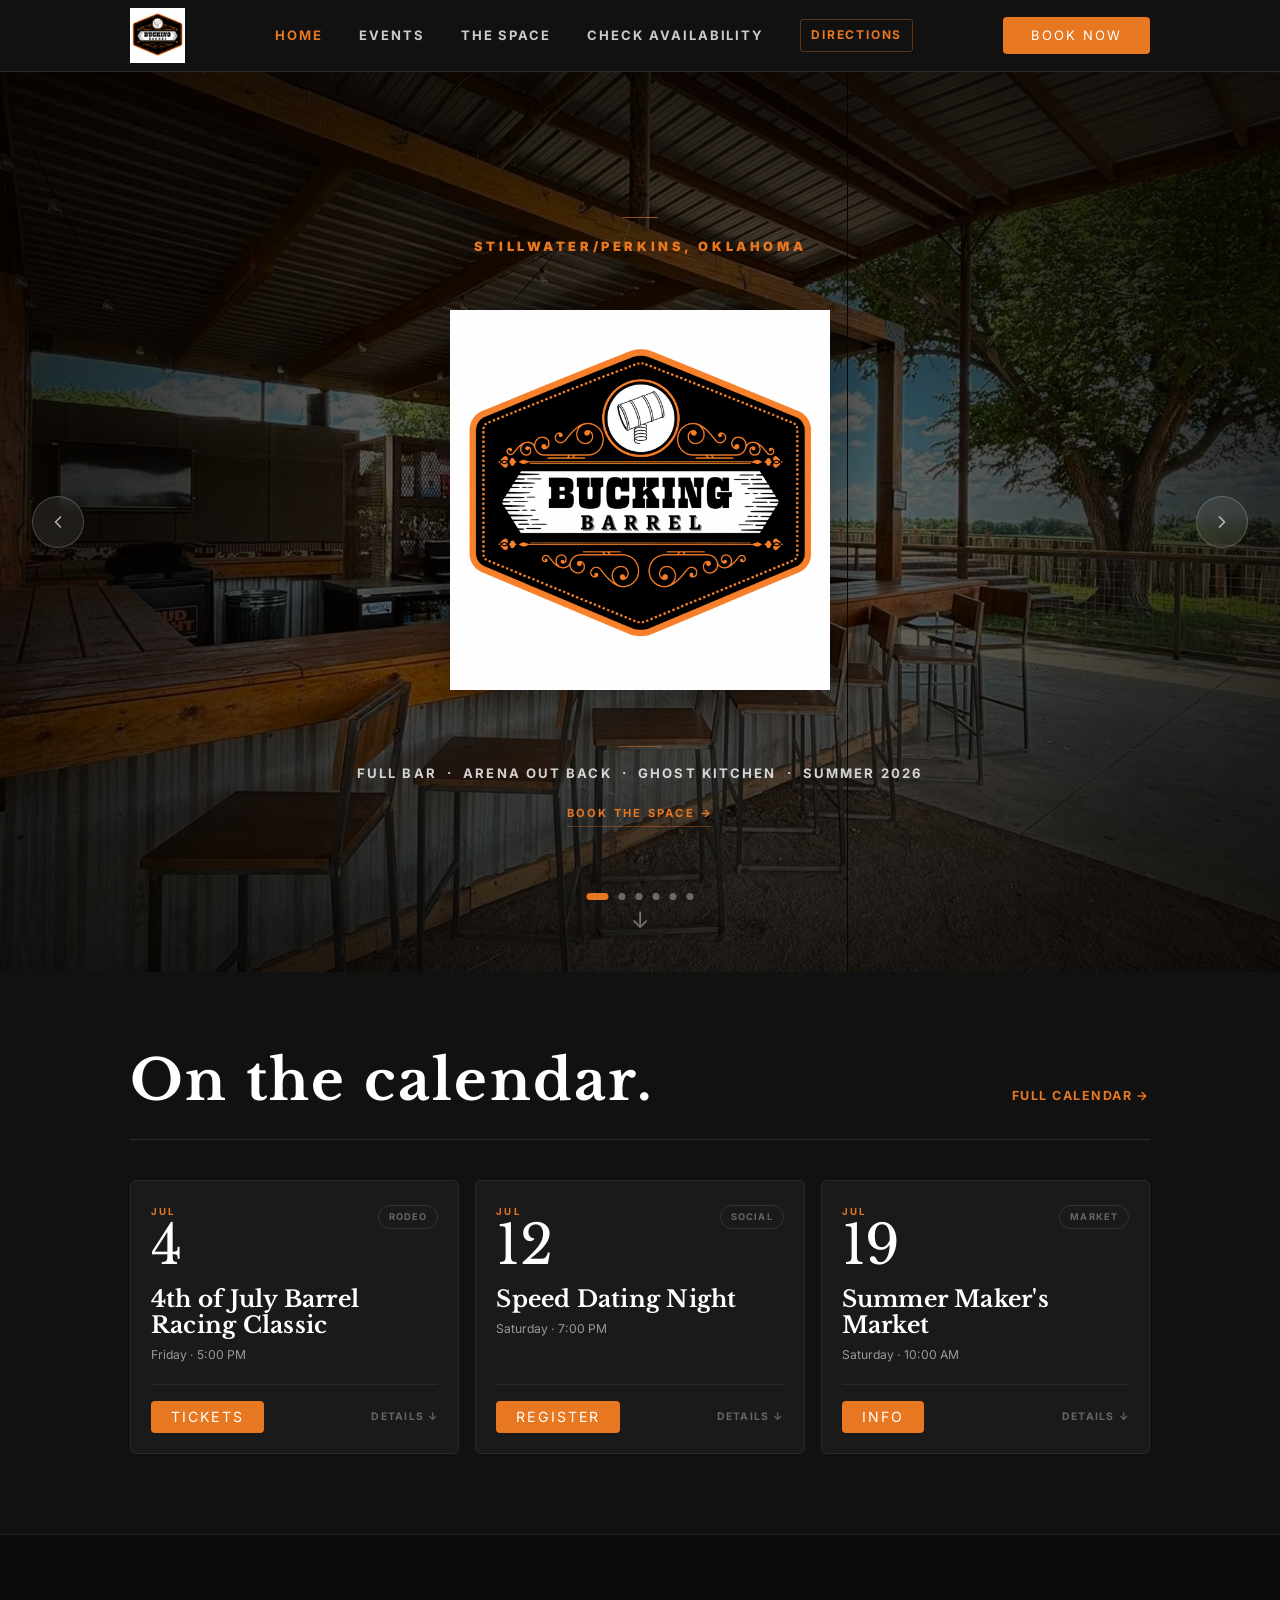
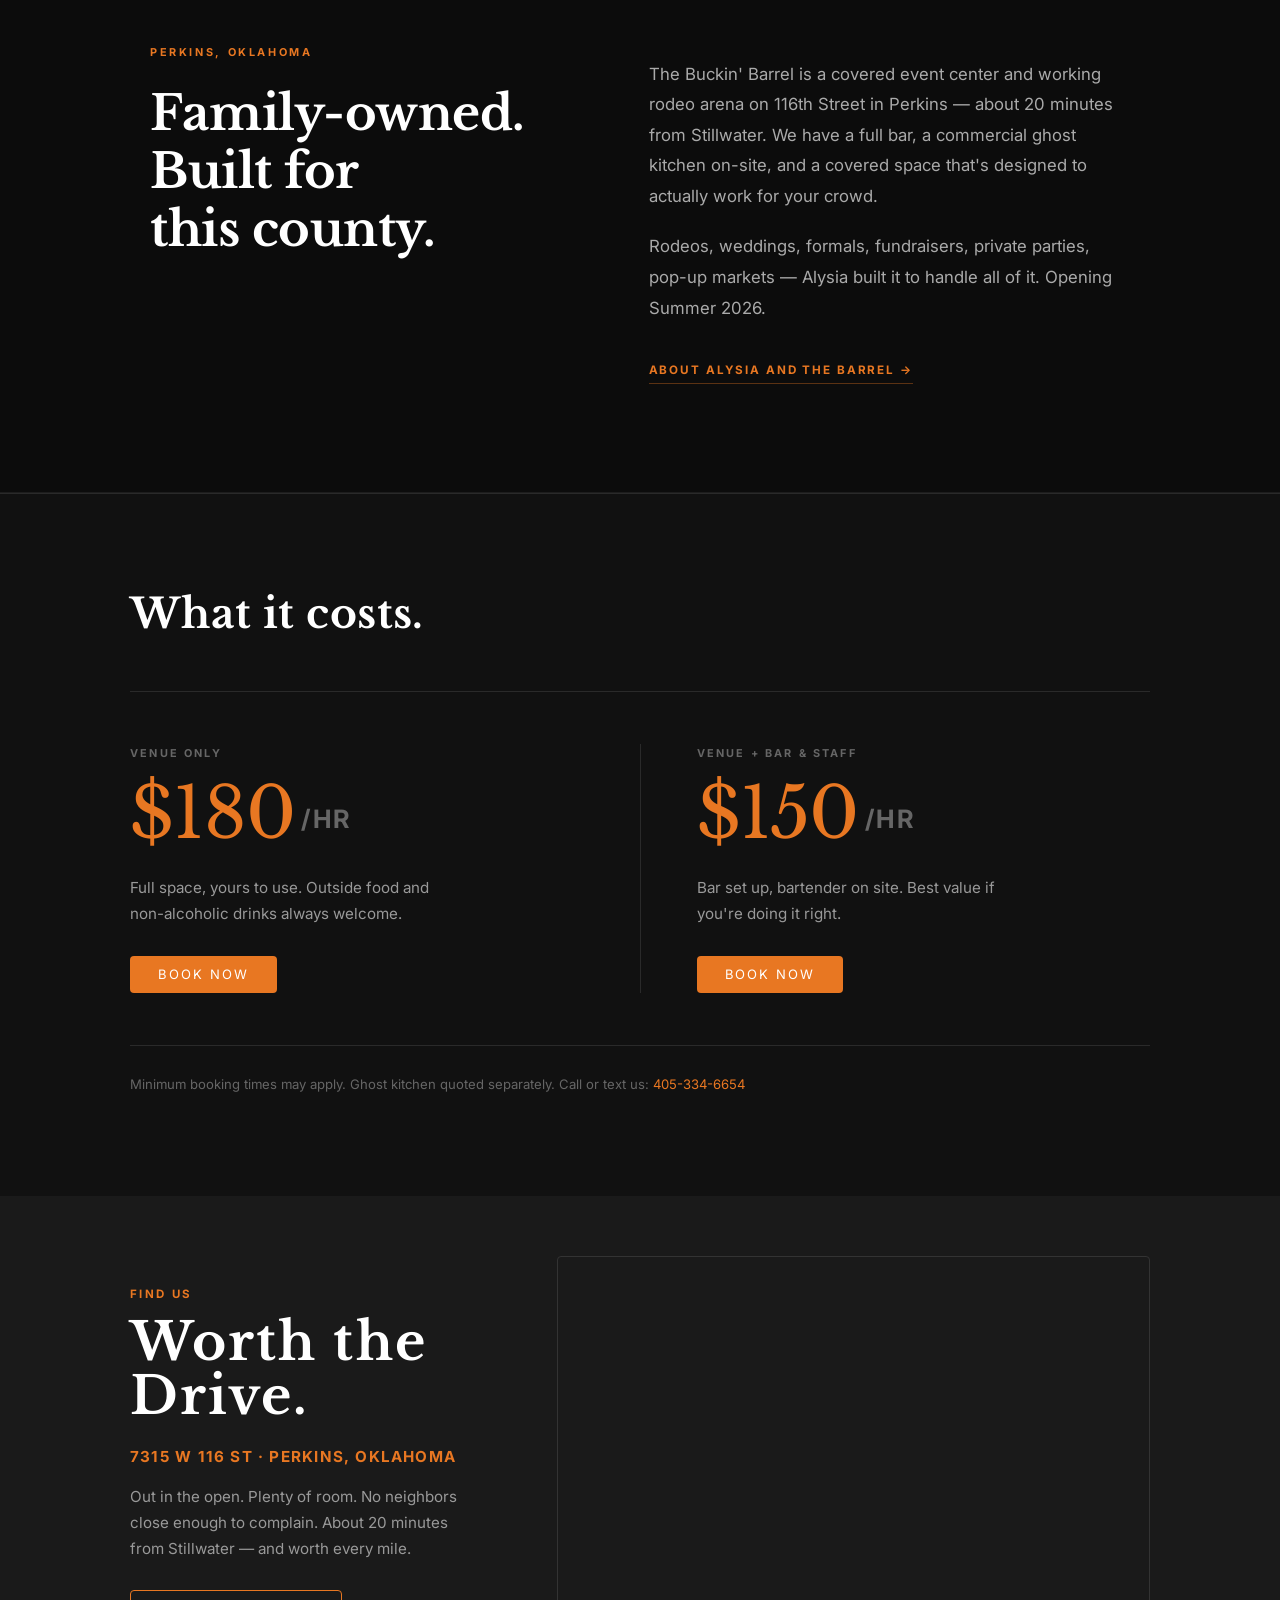
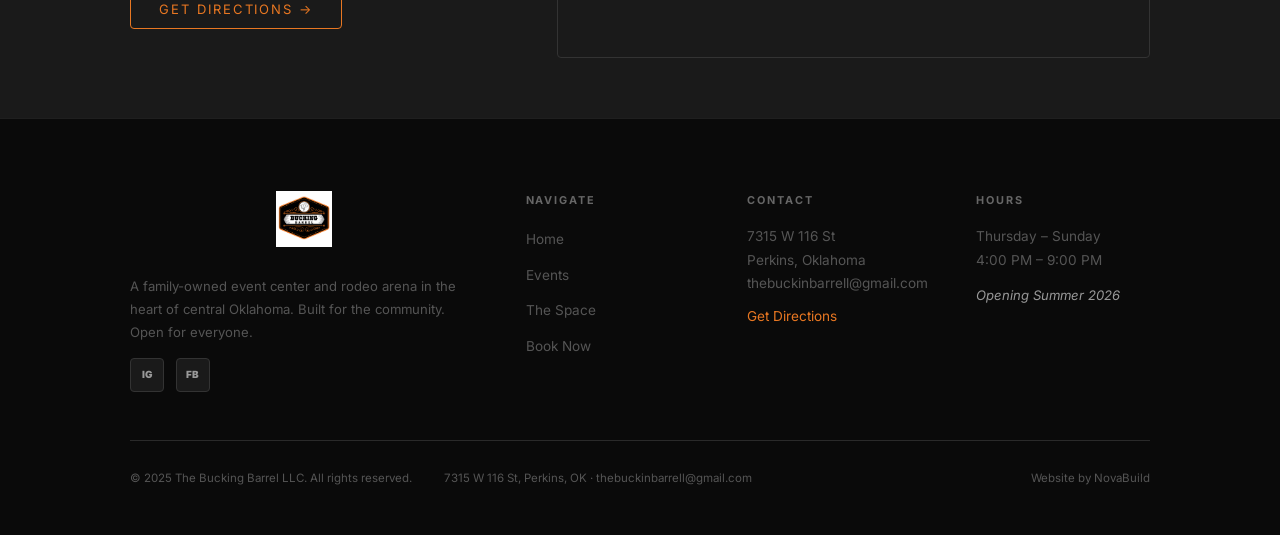
==== index.html @ 14c7a02e "initial commit" ====
<!DOCTYPE html>
<html lang="en">
<head>
  <meta charset="UTF-8" />
  <meta name="viewport" content="width=device-width, initial-scale=1.0" />
  <title>The Bucking Barrel | Event Center & Rodeo Arena — Perkins, OK</title>
  <meta name="description" content="The Bucking Barrel is a family-owned event center and rodeo arena in Perkins, Oklahoma. Weddings, rodeos, formals, banquets, ghost kitchen — all welcome." />
  <link rel="preconnect" href="https://fonts.googleapis.com" />
  <link rel="preconnect" href="https://fonts.gstatic.com" crossorigin />
  <link href="https://fonts.googleapis.com/css2?family=Inter:ital,wght@0,300;0,400;0,500;0,700;1,400&family=Libre+Baskerville:ital,wght@0,400;0,700;1,400&family=Playfair+Display:ital,wght@0,400;0,600;1,400&display=swap" rel="stylesheet" />
  <link rel="stylesheet" href="css/styles.css" />
  <link rel="stylesheet" href="https://cdn.jsdelivr.net/npm/@splidejs/splide@4.1.4/dist/css/splide.min.css" />
  <link rel="stylesheet" href="https://unpkg.com/aos@2.3.1/dist/aos.css" />
</head>
<body>

  <!-- ═══ NAVBAR ═══ -->
  <nav class="navbar" role="navigation" aria-label="Main navigation">
    <div class="nav-inner">
      <a href="index.html" class="nav-logo" aria-label="The Bucking Barrel Home">
        <img src="BuckingBarrelLogo.png" alt="The Bucking Barrel" />
      </a>
      <div class="nav-links">
        <a href="index.html" class="active">Home</a>
        <a href="events.html">Events</a>
        <a href="space.html">The Space</a>
        <a href="book.html">Check Availability</a>
        <a href="https://maps.google.com/?q=7315+W+116th+St+Perkins+OK" target="_blank" rel="noopener noreferrer" class="nav-map-link">Directions</a>
      </div>
      <a href="book.html" class="btn btn-orange nav-cta">Book Now</a>
      <button class="hamburger" aria-label="Open menu" aria-expanded="false">
        <span></span><span></span><span></span>
      </button>
    </div>
  </nav>
  <div class="mobile-nav">
    <a href="index.html">Home</a>
    <a href="events.html">Events</a>
    <a href="space.html">The Space</a>
    <a href="book.html">Check Availability</a>
    <a href="book.html" class="btn btn-orange">Book Now</a>
  </div>

  <!-- ═══ PHOTO CAROUSEL HERO ═══ -->
  <section class="video-hero hero-ed-wrap" id="hero" aria-label="Hero">
    <div class="hero-carousel-bg" aria-hidden="true">
      <div class="hero-carousel-slide active" style="background-image: url('Photos/venue-7.jpg')"></div>
      <div class="hero-carousel-slide" style="background-image: url('Photos/venue-3.jpg')"></div>
      <div class="hero-carousel-slide" style="background-image: url('Photos/venue-9.jpg')"></div>
      <div class="hero-carousel-slide" style="background-image: url('Photos/venue-6.jpg')"></div>
      <div class="hero-carousel-slide" style="background-image: url('Photos/venue-1.jpg')"></div>
      <div class="hero-carousel-slide" style="background-image: url('Photos/venue-8.jpg')"></div>
    </div>
    <div class="video-hero-overlay hero-ed-veil"></div>

    <div class="video-hero-content hero-ed-frame">
      <div class="hero-ed">

        <div class="hero-ed-cap">
          <span class="hero-ed-tick"></span>
          <p class="hero-ed-loc">Stillwater/Perkins, Oklahoma</p>
        </div>

        <div class="hero-ed-type">
          <img src="BuckingBarrelLogo.png" alt="The Bucking Barrel" class="hero-ed-logo" />
        </div>

        <div class="hero-ed-foot">
          <span class="hero-ed-rule"></span>
          <p class="hero-ed-meta">Full bar &nbsp;&middot;&nbsp; Arena out back &nbsp;&middot;&nbsp; Ghost kitchen &nbsp;&middot;&nbsp; Summer 2026</p>
          <a href="book.html" class="hero-ed-link">Book the space &rarr;</a>
        </div>

      </div>
    </div>

    <button class="hero-arrow hero-arrow-prev" aria-label="Previous photo">
      <svg viewBox="0 0 24 24"><polyline points="15 18 9 12 15 6"/></svg>
    </button>
    <button class="hero-arrow hero-arrow-next" aria-label="Next photo">
      <svg viewBox="0 0 24 24"><polyline points="9 18 15 12 9 6"/></svg>
    </button>

    <div class="hero-dots" role="tablist" aria-label="Slide indicators">
      <button class="hero-dot active" aria-label="Slide 1" aria-selected="true"></button>
      <button class="hero-dot" aria-label="Slide 2" aria-selected="false"></button>
      <button class="hero-dot" aria-label="Slide 3" aria-selected="false"></button>
      <button class="hero-dot" aria-label="Slide 4" aria-selected="false"></button>
      <button class="hero-dot" aria-label="Slide 5" aria-selected="false"></button>
      <button class="hero-dot" aria-label="Slide 6" aria-selected="false"></button>
    </div>

    <a class="hero-scroll" href="#upcoming" aria-label="Scroll down">&#8595;</a>
  </section>

  <!-- ═══ UPCOMING EVENTS ═══ -->
  <section class="section" id="upcoming" style="padding-top:80px; padding-bottom:80px;">
    <div class="container">

      <div class="section-header fade-up">
        <h2>On the calendar.</h2>
        <a href="events.html" class="section-header-link">Full calendar &#8594;</a>
      </div>

      <div class="event-grid event-grid-3">

        <div class="event-card" data-category="rodeo" data-aos="fade-up" data-aos-delay="0">
          <div class="event-card-top">
            <div class="event-card-date">
              <span class="event-card-month">JUL</span>
              <span class="event-card-day">4</span>
            </div>
            <span class="event-card-cat">Rodeo</span>
          </div>
          <div class="event-card-mid">
            <h3 class="event-card-name">4th of July Barrel Racing Classic</h3>
            <p class="event-card-time">Friday &middot; 5:00 PM</p>
          </div>
          <div class="event-card-foot">
            <a href="book.html" class="btn btn-sm btn-orange">Tickets</a>
            <button class="event-card-toggle" aria-expanded="false">Details <span class="event-card-toggle-icon">&#8595;</span></button>
          </div>
          <div class="event-card-expand">
            <p>Celebrate Independence Day Barrel-style. Live music, food, fireworks, and fast times on the dirt.</p>
          </div>
        </div>

        <div class="event-card" data-category="social" data-aos="fade-up" data-aos-delay="100">
          <div class="event-card-top">
            <div class="event-card-date">
              <span class="event-card-month">JUL</span>
              <span class="event-card-day">12</span>
            </div>
            <span class="event-card-cat">Social</span>
          </div>
          <div class="event-card-mid">
            <h3 class="event-card-name">Speed Dating Night</h3>
            <p class="event-card-time">Saturday &middot; 7:00 PM</p>
          </div>
          <div class="event-card-foot">
            <a href="book.html" class="btn btn-sm btn-orange">Register</a>
            <button class="event-card-toggle" aria-expanded="false">Details <span class="event-card-toggle-icon">&#8595;</span></button>
          </div>
          <div class="event-card-expand">
            <p>Monthly speed dating returns. Full bar, great crowd, zero pressure. Come see who shows up.</p>
          </div>
        </div>

        <div class="event-card" data-category="seasonal" data-aos="fade-up" data-aos-delay="200">
          <div class="event-card-top">
            <div class="event-card-date">
              <span class="event-card-month">JUL</span>
              <span class="event-card-day">19</span>
            </div>
            <span class="event-card-cat">Market</span>
          </div>
          <div class="event-card-mid">
            <h3 class="event-card-name">Summer Maker's Market</h3>
            <p class="event-card-time">Saturday &middot; 10:00 AM</p>
          </div>
          <div class="event-card-foot">
            <a href="book.html" class="btn btn-sm btn-orange">Info</a>
            <button class="event-card-toggle" aria-expanded="false">Details <span class="event-card-toggle-icon">&#8595;</span></button>
          </div>
          <div class="event-card-expand">
            <p>Local vendors, handmade goods, food pop-ups, and live music. A summer Saturday done right.</p>
          </div>
        </div>

      </div>
    </div>
  </section>

  <!-- ═══ ORIGIN ═══ -->
  <section class="origin-section">
    <div class="origin-inner">
      <div class="origin-display" data-aos="fade-up">
        <span class="origin-eyebrow">Perkins, Oklahoma</span>
        <h2 class="origin-headline">Family-owned.<br>Built for<br>this county.</h2>
      </div>
      <div class="origin-body" data-aos="fade-up" data-aos-delay="150">
        <p>The Buckin' Barrel is a covered event center and working rodeo arena on 116th Street in Perkins — about 20 minutes from Stillwater. We have a full bar, a commercial ghost kitchen on-site, and a covered space that's designed to actually work for your crowd.</p>
        <p>Rodeos, weddings, formals, fundraisers, private parties, pop-up markets — Alysia built it to handle all of it. Opening Summer 2026.</p>
        <a href="about.html" class="origin-link">About Alysia and the Barrel &rarr;</a>
      </div>
    </div>
  </section>

  <!-- ═══ RATES ═══ -->
  <section class="rates-section" id="rates">
    <div class="container">
      <h2 class="rates-title" data-aos="fade-up">What it costs.</h2>
      <div class="rates-split">
        <div class="rate-block" data-aos="fade-up" data-aos-delay="100">
          <span class="rate-label">Venue Only</span>
          <span class="rate-number">$180<span class="rate-unit">/hr</span></span>
          <p class="rate-detail">Full space, yours to use. Outside food and non-alcoholic drinks always welcome.</p>
          <a href="book.html" class="btn btn-orange">Book Now</a>
        </div>
        <div class="rate-divider"></div>
        <div class="rate-block" data-aos="fade-up" data-aos-delay="220">
          <span class="rate-label">Venue + Bar &amp; Staff</span>
          <span class="rate-number">$150<span class="rate-unit">/hr</span></span>
          <p class="rate-detail">Bar set up, bartender on site. Best value if you're doing it right.</p>
          <a href="book.html" class="btn btn-orange">Book Now</a>
        </div>
      </div>
      <p class="rates-note">Minimum booking times may apply. Ghost kitchen quoted separately. Call or text us: <a href="tel:+14053346654" style="color:var(--orange);">405-334-6654</a></p>
    </div>
  </section>

  <!-- ═══ FIND US / GOOGLE MAPS ═══ -->
  <section class="section maps-section" id="location">
    <div class="maps-inner">
      <div class="maps-text" data-aos="fade-right">
        <span class="section-eyebrow">Find Us</span>
        <h2 class="maps-title">Worth the Drive.</h2>
        <p class="maps-address-line">7315 W 116 St &middot; Perkins, Oklahoma</p>
        <p class="maps-note">Out in the open. Plenty of room. No neighbors close enough to complain. About 20 minutes from Stillwater — and worth every mile.</p>
        <a href="https://maps.google.com/?q=7315+W+116th+St+Perkins+OK" target="_blank" rel="noopener noreferrer" class="btn btn-outline-orange">Get Directions &rarr;</a>
      </div>
      <div class="maps-embed-wrap" data-aos="fade-left" data-aos-delay="100">
        <iframe
          src="https://maps.google.com/maps?q=7315+W+116th+St+Perkins+OK&output=embed"
          title="The Bucking Barrel location"
          allowfullscreen
          loading="lazy"
          referrerpolicy="no-referrer-when-downgrade">
        </iframe>
      </div>
    </div>
  </section>

  <!-- ═══ FOOTER ═══ -->
  <footer class="footer">
    <div class="container">
      <div class="footer-grid">
        <div class="footer-brand">
          <img src="BuckingBarrelLogo.png" alt="The Bucking Barrel" class="footer-logo" />
          <p>A family-owned event center and rodeo arena in the heart of central Oklahoma. Built for the community. Open for everyone.</p>
          <div class="footer-social">
            <a href="https://instagram.com/thebuckinbarrell" target="_blank" rel="noopener noreferrer" class="social-link" aria-label="Instagram">IG</a>
            <a href="https://facebook.com" target="_blank" rel="noopener noreferrer" class="social-link" aria-label="Facebook">FB</a>
          </div>
        </div>
        <div class="footer-col">
          <h5>Navigate</h5>
          <ul>
            <li><a href="index.html">Home</a></li>
            <li><a href="events.html">Events</a></li>
            <li><a href="space.html">The Space</a></li>
            <li><a href="book.html">Book Now</a></li>
          </ul>
        </div>
        <div class="footer-col">
          <h5>Contact</h5>
          <address>
            <p>7315 W 116 St<br>Perkins, Oklahoma</p>
            <p><a href="mailto:thebuckinbarrell@gmail.com">thebuckinbarrell@gmail.com</a></p>
            <p style="margin-top:10px;"><a href="https://maps.google.com/?q=7315+W+116th+St+Perkins+OK" target="_blank" rel="noopener noreferrer" style="color:var(--orange);">Get Directions</a></p>
          </address>
        </div>
        <div class="footer-col">
          <h5>Hours</h5>
          <p>Thursday &ndash; Sunday<br>4:00 PM &ndash; 9:00 PM</p>
          <p style="color:var(--text-muted); font-size:0.82rem; font-style:italic; margin-top:12px;">Opening Summer 2026</p>
        </div>
      </div>
      <div class="footer-bottom">
        <span class="footer-btm-copy">&copy; 2025 The Bucking Barrel LLC. All rights reserved.</span>
        <span class="footer-btm-addr">7315 W 116 St, Perkins, OK &middot; <a href="mailto:thebuckinbarrell@gmail.com">thebuckinbarrell@gmail.com</a></span>
        <span class="footer-btm-credit">Website by <a href="https://novabuildweb.com" target="_blank" rel="noopener noreferrer">NovaBuild</a></span>
      </div>
    </div>
  </footer>

  <!-- ═══ STICKY MOBILE CTA BAR ═══ -->
  <div class="mobile-cta-bar" aria-label="Quick contact">
    <div class="mobile-cta-bar-inner">
      <a href="tel:+14053346654" class="mcta-btn mcta-call">Call</a>
      <a href="sms:+14053346654?body=Hi%2C%20I%27m%20interested%20in%20booking%20The%20Buckin%27%20Barrel%20for%20an%20event.%20Can%20you%20help%20me%20with%20availability%3F" class="mcta-btn mcta-text">Text Us</a>
    </div>
  </div>

  <script src="https://unpkg.com/aos@2.3.1/dist/aos.js"></script>
  <script src="js/main.js"></script>
  <script>

    // Hero photo carousel
    (function () {
      const slides = document.querySelectorAll('.hero-carousel-slide');
      const dots   = document.querySelectorAll('.hero-dot');
      if (!slides.length) return;
      let current = 0;

      function goTo(n) {
        slides[current].classList.remove('active');
        dots[current].classList.remove('active');
        dots[current].setAttribute('aria-selected', 'false');
        current = n % slides.length;
        const next = slides[current];
        next.style.animation = 'none';
        next.offsetHeight; // force reflow to restart Ken Burns
        next.style.animation = '';
        next.classList.add('active');
        dots[current].classList.add('active');
        dots[current].setAttribute('aria-selected', 'true');
      }

      let timer = setInterval(function () { goTo(current + 1); }, 6000);

      function resetTimer(n) {
        clearInterval(timer);
        goTo(n);
        timer = setInterval(function () { goTo(current + 1); }, 6000);
      }

      dots.forEach(function (dot, i) {
        dot.addEventListener('click', function () { resetTimer(i); });
      });

      var prevBtn = document.querySelector('.hero-arrow-prev');
      var nextBtn = document.querySelector('.hero-arrow-next');
      if (prevBtn) prevBtn.addEventListener('click', function () { resetTimer((current - 1 + slides.length) % slides.length); });
      if (nextBtn) nextBtn.addEventListener('click', function () { resetTimer(current + 1); });
    })();

    // AOS
    AOS.init({ duration: 650, easing: 'ease-out-quart', once: true, offset: 80 });
  </script>
</body>
</html>
---- css/styles.css ----
/* ═══════════════════════════════════════════════════════
   THE BUCKING BARREL — Styles
   Inspired by cooksgarage.com design language
   ═══════════════════════════════════════════════════════ */
@import url('https://fonts.googleapis.com/css2?family=Inter:ital,wght@0,300;0,400;0,500;0,700;1,400&family=Libre+Baskerville:ital,wght@0,400;0,700;1,400&family=Playfair+Display:ital,wght@0,400;0,600;1,400&display=swap');

/* ── Variables ── */
:root {
  --bg:          #111111;
  --bg-alt:      #1a1a1a;
  --bg-foot:     #0a0a0a;
  --orange:      #E87722;
  --orange-dim:  #c4611a;
  --text:        #EEEEEE;
  --text-mid:    #CCCCCC;
  --text-muted:  #999999;
  --text-dim:    #666666;
  --border:      #2a2a2a;
  --border-mid:  #333333;
  --radius:      4px;
  --ease:        0.2s ease;
}

/* ── Reset ── */
*, *::before, *::after { box-sizing: border-box; margin: 0; padding: 0; }
html { scroll-behavior: smooth; }
body {
  font-family: 'Inter', sans-serif;
  background: var(--bg);
  color: var(--text);
  line-height: 1.72;
  -webkit-font-smoothing: antialiased;
  -moz-osx-font-smoothing: grayscale;
  margin: 0;
  padding-top: 72px;
  overflow-x: hidden;
}
img { max-width: 100%; display: block; }
a { text-decoration: none; color: inherit; }
ul { list-style: none; }

/* ── Container ── */
.container {
  width: 100%;
  max-width: 1100px;
  margin: 0 auto;
  padding: 0 40px;
  box-sizing: border-box;
}

/* ── Placeholder Images ── */
.img-ph {
  background: linear-gradient(135deg, #2a1a0a 0%, #1a1a1a 100%);
  border: 1px solid var(--border-mid);
  display: flex;
  align-items: center;
  justify-content: center;
  overflow: hidden;
}
.img-ph span {
  font-family: 'Inter', sans-serif;
  font-style: italic;
  font-size: 0.82rem;
  color: #555;
  letter-spacing: 0.06em;
}

/* ══════════════════════════════════
   BUTTONS
══════════════════════════════════ */
.btn {
  display: inline-block;
  font-family: 'Inter', sans-serif;
  font-size: 0.8125rem;
  letter-spacing: 0.15em;
  padding: 12px 28px;
  border-radius: var(--radius);
  transition: all 0.28s cubic-bezier(0.16,1,0.3,1);
  cursor: pointer;
  border: none;
  line-height: 1;
  white-space: nowrap;
  text-transform: uppercase;
}
.btn-orange {
  background: var(--orange);
  color: #FFFFFF;
}
.btn-orange:hover {
  background: #f08c3a;
  transform: scale(1.03);
}
.btn-outline-orange {
  background: transparent;
  color: var(--orange);
  border: 1.5px solid var(--orange);
}
.btn-outline-orange:hover {
  background: var(--orange);
  color: #FFFFFF;
  transform: scale(1.03);
}
.btn-ghost {
  background: transparent;
  color: var(--text-muted);
  border: 1px solid var(--border-mid);
}
.btn-ghost:hover {
  border-color: var(--orange);
  color: var(--orange);
  transform: scale(1.03);
}
.btn-sm { padding: 9px 20px; font-size: 0.88rem; }
.btn-lg { padding: 16px 40px; font-size: 1.15rem; }

/* ══════════════════════════════════
   NAVBAR
══════════════════════════════════ */
.navbar {
  position: fixed;
  top: 0; left: 0; right: 0;
  z-index: 900;
  background: var(--bg);
  border-bottom: 1px solid var(--border);
  height: 72px;
  transition: box-shadow var(--ease);
}
.navbar.scrolled {
  box-shadow: 0 2px 20px rgba(0,0,0,0.6);
}
.nav-inner {
  display: grid;
  grid-template-columns: auto 1fr auto;
  align-items: center;
  height: 100%;
  max-width: 1100px;
  margin: 0 auto;
  padding: 0 40px;
  gap: 24px;
}
.nav-logo img { height: 55px; width: auto; display: block; }
.nav-links {
  display: flex;
  align-items: center;
  justify-content: center;
  gap: 36px;
}
.nav-links a {
  font-family: 'Inter', sans-serif;
  font-size: 0.8125rem;
  font-weight: 700;
  letter-spacing: 0.15em;
  text-transform: uppercase;
  color: #CCCCCC;
  transition: color var(--ease);
}
.nav-links a:hover,
.nav-links a.active { color: var(--orange); }

.nav-right {
  display: flex;
  align-items: center;
  gap: 18px;
  justify-content: flex-end;
}
.nav-social {
  display: flex;
  align-items: center;
  gap: 12px;
}
.nav-social a {
  font-family: 'Inter', sans-serif;
  font-size: 0.68rem;
  font-weight: 900;
  letter-spacing: 0.06em;
  color: var(--text-muted);
  transition: color var(--ease);
}
.nav-social a:hover { color: var(--orange); }

.hamburger {
  display: none;
  flex-direction: column;
  gap: 5px;
  background: none;
  border: none;
  cursor: pointer;
  padding: 4px;
}
.hamburger span {
  display: block;
  width: 24px;
  height: 2px;
  background: var(--text-mid);
  border-radius: 1px;
  transition: all 0.25s ease;
}
.hamburger.open span:nth-child(1) { transform: translateY(7px) rotate(45deg); }
.hamburger.open span:nth-child(2) { opacity: 0; }
.hamburger.open span:nth-child(3) { transform: translateY(-7px) rotate(-45deg); }

.mobile-nav {
  display: none;
  position: fixed;
  top: 72px; left: 0; right: 0;
  background: var(--bg-alt);
  border-bottom: 1px solid var(--border);
  z-index: 899;
  flex-direction: column;
}
.mobile-nav.open { display: flex; }
.mobile-nav a {
  display: block;
  padding: 16px 40px;
  font-family: 'Inter', sans-serif;
  font-size: 0.82rem;
  font-weight: 700;
  letter-spacing: 1.5px;
  text-transform: uppercase;
  color: #CCCCCC;
  border-bottom: 1px solid var(--border);
  transition: color var(--ease), background var(--ease);
}
.mobile-nav a:hover { color: var(--orange); background: #222; }
.mobile-nav a:last-child { border-bottom: none; }
.mobile-nav .btn { margin: 16px 40px 20px; text-align: center; display: block; }

/* ══════════════════════════════════
   PAGE HEROES (inner pages)
══════════════════════════════════ */
.page-hero {
  width: 100%;
  background: var(--bg);
  border-bottom: 1px solid var(--border);
  padding: 100px 0 72px;
  text-align: center;
}
.page-hero .eyebrow {
  font-family: 'Inter', sans-serif;
  font-size: 0.72rem;
  font-weight: 700;
  letter-spacing: 0.2em;
  text-transform: uppercase;
  color: var(--orange);
  margin-bottom: 20px;
  display: block;
}
.page-hero h1 {
  font-family: 'Libre Baskerville', serif;
  font-size: clamp(52px, 9vw, 80px);
  color: #FFFFFF;
  letter-spacing: 0.03em;
  line-height: 1;
  margin-bottom: 16px;
}
.page-hero p {
  font-family: 'Inter', sans-serif;
  font-size: 1rem;
  color: var(--text-muted);
  letter-spacing: 0.05em;
  max-width: 480px;
  margin: 0 auto;
}

/* ══════════════════════════════════
   HERO CAROUSEL
══════════════════════════════════ */
.carousel {
  position: relative;
  width: 100vw;
  height: 100vh;
  overflow: hidden;
}
.carousel-slide {
  position: absolute;
  inset: 0;
  width: 100%;
  height: 100%;
  opacity: 0;
  transition: opacity 1.4s ease;
  z-index: 1;
}
.carousel-slide.active { opacity: 1; z-index: 2; }

.slide-bg { position: absolute; inset: 0; width: 100%; height: 100%; background-size: cover; background-position: center; }
.slide-bg-1 {
  background-image: url('../Photos/venue-7.jpg');
  background-size: cover;
  background-position: center;
}
.slide-bg-2 {
  background-image: url('../Photos/venue-9.jpg');
  background-size: cover;
  background-position: center top;
}
.slide-bg-3 {
  background-image: url('../Photos/venue-3.jpg');
  background-size: cover;
  background-position: center;
}

.carousel-overlay {
  position: absolute;
  inset: 0;
  background: rgba(0, 0, 0, 0.50);
  z-index: 1;
}
.carousel-content {
  position: absolute;
  inset: 0;
  z-index: 3;
  display: flex;
  flex-direction: column;
  align-items: center;
  justify-content: center;
  text-align: center;
  padding: 40px 40px 100px;
  gap: 0;
}
.carousel-logo {
  width: 220px;
  max-width: 55vw;
  height: auto;
  margin-bottom: 24px;
  filter: drop-shadow(0 2px 16px rgba(0,0,0,0.6));
}
.carousel-tagline {
  font-family: 'Libre Baskerville', serif;
  font-size: clamp(40px, 6vw, 76px);
  color: #FFFFFF;
  letter-spacing: 0.04em;
  line-height: 1.05;
  margin-bottom: 14px;
  max-width: 820px;
  text-shadow: 0 2px 12px rgba(0,0,0,0.5);
}
.carousel-subhead {
  font-family: 'Inter', sans-serif;
  font-size: 1rem;
  color: #AAAAAA;
  letter-spacing: 0.1em;
  text-transform: uppercase;
  margin-bottom: 36px;
}
.carousel-actions {
  display: flex;
  gap: 16px;
  flex-wrap: wrap;
  justify-content: center;
  align-items: center;
}

.carousel-dots {
  position: absolute;
  bottom: 32px;
  left: 50%;
  transform: translateX(-50%);
  z-index: 10;
  display: flex;
  gap: 10px;
  align-items: center;
}
.carousel-dot {
  width: 8px; height: 8px;
  border-radius: 50%;
  background: #444;
  border: none;
  cursor: pointer;
  padding: 0;
  transition: background 0.3s ease, transform 0.3s ease;
}
.carousel-dot.active { background: var(--orange); transform: scale(1.4); }

.carousel-arrow {
  position: absolute;
  top: 50%;
  transform: translateY(-50%);
  z-index: 10;
  background: transparent;
  border: none;
  color: #666;
  width: 52px; height: 52px;
  display: flex; align-items: center; justify-content: center;
  cursor: pointer;
  transition: color var(--ease);
}
.carousel-arrow:hover { color: var(--orange); }
.carousel-prev { left: 20px; }
.carousel-next { right: 20px; }
.carousel-arrow svg { width: 24px; height: 24px; stroke: currentColor; fill: none; stroke-width: 2; stroke-linecap: round; stroke-linejoin: round; }

/* ══════════════════════════════════
   SECTION WRAPPER PATTERN
══════════════════════════════════ */
.section { width: 100%; padding: 60px 0; box-sizing: border-box; }
.section-alt { background: var(--bg-alt); }
.section-dark { background: var(--bg); }

.section-eyebrow {
  font-family: 'Inter', sans-serif;
  font-size: 0.72rem;
  font-weight: 700;
  letter-spacing: 0.2em;
  text-transform: uppercase;
  color: var(--orange);
  display: block;
  margin-bottom: 14px;
}
.section-title {
  font-family: 'Libre Baskerville', serif;
  font-size: clamp(36px, 5vw, 52px);
  color: #FFFFFF;
  letter-spacing: 0.04em;
  line-height: 1;
  margin-bottom: 0;
}
.section-title-center { text-align: center; }
.section-title-orange { color: var(--orange); }

/* Left-border accent heading */
.heading-accent {
  border-left: 3px solid var(--orange);
  padding-left: 16px;
}

/* ══════════════════════════════════
   UPCOMING EVENTS (horizontal rows)
══════════════════════════════════ */
.events-list { width: 100%; }
.events-list .top-border { border-top: 1px solid var(--border); }

.event-row {
  display: flex;
  align-items: center;
  padding: 20px 0;
  border-bottom: 1px solid var(--border);
  transition: background var(--ease);
  cursor: pointer;
  gap: 0;
}
.event-row:hover { background: #1c1c1c; margin: 0 -24px; padding-left: 24px; padding-right: 24px; }

.event-date-block {
  width: 70px;
  flex-shrink: 0;
  text-align: center;
  margin-right: 36px;
}
.event-month {
  display: block;
  font-family: 'Libre Baskerville', serif;
  font-size: 14px;
  color: var(--orange);
  letter-spacing: 0.1em;
  line-height: 1.2;
}
.event-day {
  display: block;
  font-family: 'Libre Baskerville', serif;
  font-size: 52px;
  color: #FFFFFF;
  line-height: 1.0;
}
.event-name {
  font-family: 'Libre Baskerville', serif;
  font-size: 34px;
  color: #FFFFFF;
  flex: 1;
  letter-spacing: 0.03em;
  line-height: 1;
}
.event-time {
  font-family: 'Inter', sans-serif;
  font-size: 14px;
  color: var(--text-muted);
  margin: 0 36px;
  white-space: nowrap;
  flex-shrink: 0;
}
.event-tag-pill {
  display: inline-block;
  font-family: 'Inter', sans-serif;
  font-size: 0.68rem;
  font-weight: 700;
  letter-spacing: 0.1em;
  text-transform: uppercase;
  color: var(--orange);
  border: 1px solid var(--orange);
  padding: 3px 10px;
  border-radius: 100px;
  margin-right: 16px;
  flex-shrink: 0;
}

.events-view-all {
  display: block;
  text-align: center;
  margin-top: 40px;
  font-family: 'Libre Baskerville', serif;
  font-size: 1.1rem;
  color: var(--orange);
  letter-spacing: 0.1em;
  transition: all var(--ease);
}
.events-view-all:hover { text-decoration: underline; text-underline-offset: 4px; }

/* ── Filter bar ── */
.filter-bar {
  display: flex;
  gap: 10px;
  flex-wrap: wrap;
  margin-bottom: 48px;
  padding-bottom: 32px;
  border-bottom: 1px solid var(--border);
}
.filter-btn {
  font-family: 'Inter', sans-serif;
  font-size: 0.78rem;
  font-weight: 700;
  letter-spacing: 0.08em;
  text-transform: uppercase;
  background: var(--border-mid);
  color: var(--text-muted);
  border: none;
  padding: 9px 22px;
  border-radius: 100px;
  cursor: pointer;
  transition: all var(--ease);
}
.filter-btn:hover { color: var(--orange); }
.filter-btn.active { background: var(--orange); color: #FFFFFF; }

/* ══════════════════════════════════
   WHO WE ARE
══════════════════════════════════ */
.who-grid {
  display: grid;
  grid-template-columns: repeat(3, 1fr);
  gap: 0;
  max-width: 1100px;
  margin: 0 auto;
}
.who-col {
  padding: 48px 48px;
}
.who-col + .who-col {
  border-left: 1px solid var(--border);
}
.who-col-icon {
  width: 40px;
  height: 2px;
  background: var(--orange);
  margin-bottom: 24px;
}
.who-col h3 {
  font-family: 'Playfair Display', serif;
  font-size: 32px;
  color: #FFFFFF;
  letter-spacing: 0.04em;
  margin-bottom: 14px;
  line-height: 1;
}
.who-col p {
  font-family: 'Inter', sans-serif;
  font-size: 15px;
  color: var(--text-muted);
  line-height: 1.75;
}

/* ══════════════════════════════════
   PRICING
══════════════════════════════════ */
.pricing-grid {
  display: grid;
  grid-template-columns: 1fr 1fr;
  max-width: 900px;
  margin: 48px auto 0;
}
.pricing-block {
  text-align: center;
  padding: 60px 80px;
}
.pricing-block:first-child {
  border-right: 1px solid var(--border);
}
.pricing-amount {
  font-family: 'Libre Baskerville', serif;
  font-size: 64px;
  color: var(--orange);
  line-height: 1;
  letter-spacing: 0.03em;
  margin-bottom: 10px;
}
.pricing-label {
  font-family: 'Libre Baskerville', serif;
  font-size: 24px;
  color: #FFFFFF;
  letter-spacing: 0.06em;
  margin-bottom: 14px;
}
.pricing-desc {
  font-family: 'Inter', sans-serif;
  font-size: 14px;
  color: var(--text-muted);
  line-height: 1.65;
  max-width: 260px;
  margin: 0 auto;
}

/* ══════════════════════════════════
   INSTAGRAM STRIP
══════════════════════════════════ */
.insta-strip { width: 100%; background: var(--bg); padding: 80px 0; text-align: center; }
.insta-handle {
  font-family: 'Libre Baskerville', serif;
  font-size: 36px;
  color: var(--orange);
  letter-spacing: 0.06em;
  margin-bottom: 10px;
}
.insta-sub {
  font-family: 'Inter', sans-serif;
  font-size: 0.9rem;
  color: var(--text-muted);
  margin-bottom: 36px;
}
.insta-grid {
  display: grid;
  grid-template-columns: repeat(4, 1fr);
  gap: 12px;
  max-width: 900px;
  margin: 0 auto 36px;
}
.insta-grid .img-ph { height: 200px; }

/* ══════════════════════════════════
   ABOUT PAGE
══════════════════════════════════ */
.brand-story {
  font-family: 'Inter', sans-serif;
  font-size: 17px;
  color: #CCCCCC;
  line-height: 1.85;
  max-width: 700px;
  margin: 0 auto;
}
.brand-story p + p { margin-top: 20px; }

.coming-callout {
  border-left: 3px solid var(--orange);
  padding: 28px 36px;
  background: var(--bg-alt);
  margin: 48px auto;
  max-width: 700px;
}
.coming-callout h3 {
  font-family: 'Playfair Display', serif;
  font-size: 28px;
  color: #FFFFFF;
  letter-spacing: 0.04em;
  margin-bottom: 8px;
}
.coming-callout p {
  font-family: 'Inter', sans-serif;
  font-size: 14px;
  color: var(--text-muted);
  line-height: 1.65;
}

.photo-grid-2x3 {
  display: grid;
  grid-template-columns: repeat(3, 1fr);
  gap: 12px;
}
.photo-grid-2x3 .img-ph { height: 260px; }

/* ══════════════════════════════════
   BOOK PAGE FORMS
══════════════════════════════════ */
.form-section {
  max-width: 760px;
  margin: 0 auto 64px;
}
.form-section-title {
  font-family: 'Libre Baskerville', serif;
  font-size: 32px;
  color: var(--orange);
  letter-spacing: 0.06em;
  margin-bottom: 6px;
}
.form-section-sub {
  font-family: 'Inter', sans-serif;
  font-size: 0.88rem;
  color: var(--text-muted);
  margin-bottom: 28px;
  line-height: 1.6;
}
.form-divider {
  height: 1px;
  background: var(--border);
  margin: 56px 0;
}

.form-grid { display: grid; grid-template-columns: 1fr 1fr; gap: 18px; }
.form-group { display: flex; flex-direction: column; gap: 6px; }
.form-group.full { grid-column: 1 / -1; }
.form-group label {
  font-family: 'Inter', sans-serif;
  font-size: 0.72rem;
  font-weight: 700;
  letter-spacing: 0.12em;
  text-transform: uppercase;
  color: var(--text-muted);
}
.form-group input,
.form-group select,
.form-group textarea {
  width: 100%;
  padding: 12px 16px;
  background: var(--bg-alt);
  border: 1px solid var(--border-mid);
  border-radius: var(--radius);
  font-family: 'Inter', sans-serif;
  font-size: 0.92rem;
  color: var(--text);
  outline: none;
  transition: border-color var(--ease);
}
.form-group input::placeholder,
.form-group textarea::placeholder { color: #555; font-style: italic; }
.form-group input:focus,
.form-group select:focus,
.form-group textarea:focus { border-color: var(--orange); }
.form-group select {
  appearance: none;
  background-image: url("data:image/svg+xml,%3Csvg xmlns='http://www.w3.org/2000/svg' width='12' height='8' viewBox='0 0 12 8'%3E%3Cpath d='M1 1l5 5 5-5' stroke='%23E87722' fill='none' stroke-width='1.5' stroke-linecap='round'/%3E%3C/svg%3E");
  background-repeat: no-repeat;
  background-position: right 14px center;
  padding-right: 40px;
  cursor: pointer;
}
.form-group select option { background: var(--bg-alt); color: var(--text); }
.form-group textarea { resize: vertical; min-height: 120px; }
.form-submit { margin-top: 8px; }

/* ══════════════════════════════════
   SPACE PAGE
══════════════════════════════════ */
.space-section {
  display: grid;
  grid-template-columns: 1fr 1fr;
  gap: 60px;
  align-items: center;
  padding: 64px 0;
  border-bottom: 1px solid var(--border);
}
.space-section:last-of-type { border-bottom: none; }
.space-section.flip { direction: rtl; }
.space-section.flip > * { direction: ltr; }
.space-img { height: 360px; border-radius: var(--radius); overflow: hidden; }
.space-content .section-eyebrow { margin-bottom: 10px; }
.space-content h3 {
  font-family: 'Playfair Display', serif;
  font-size: 36px;
  color: #FFFFFF;
  letter-spacing: 0.04em;
  margin-bottom: 16px;
  line-height: 1;
}
.space-content p {
  font-family: 'Inter', sans-serif;
  font-size: 15px;
  color: var(--text-muted);
  line-height: 1.8;
  margin-bottom: 12px;
}
.space-content .btn { margin-top: 12px; }

.use-cases-grid {
  display: grid;
  grid-template-columns: repeat(3, 1fr);
  gap: 2px;
  background: var(--border);
}
.use-case-tile {
  background: var(--bg-alt);
  padding: 36px 28px;
  transition: background var(--ease);
  cursor: default;
}
.use-case-tile:hover { background: #222222; }
.use-case-tile h4 {
  font-family: 'Playfair Display', serif;
  font-size: 22px;
  color: #FFFFFF;
  letter-spacing: 0.04em;
  margin-bottom: 8px;
  transition: color var(--ease);
}
.use-case-tile:hover h4 { color: var(--orange); }
.use-case-tile p {
  font-family: 'Inter', sans-serif;
  font-size: 13px;
  color: var(--text-muted);
  line-height: 1.65;
}

/* Pricing table */
.pricing-table {
  width: 100%;
  border-collapse: collapse;
  margin-top: 36px;
}
.pricing-table th,
.pricing-table td {
  padding: 16px 20px;
  text-align: left;
  border-bottom: 1px solid var(--border);
  font-size: 0.9rem;
}
.pricing-table th {
  font-family: 'Inter', sans-serif;
  font-size: 0.68rem;
  font-weight: 700;
  letter-spacing: 0.14em;
  text-transform: uppercase;
  color: var(--orange);
  background: #161616;
}
.pricing-table td { color: var(--text-muted); }
.pricing-table td:first-child { color: var(--text); font-weight: 700; font-family: 'Libre Baskerville', serif; font-size: 1.05rem; letter-spacing: 0.04em; }
.pricing-table tr:hover td { background: #1c1c1c; }

/* ══════════════════════════════════
   FOOTER
══════════════════════════════════ */
.footer {
  background: var(--bg-foot);
  border-top: 1px solid #1f1f1f;
  padding: 72px 0 36px;
}
.footer-top {
  text-align: center;
  padding-bottom: 48px;
  border-bottom: 1px solid var(--border);
  margin-bottom: 48px;
}
.footer-logo {
  height: 56px;
  width: auto;
  margin: 0 auto 28px;
}
.footer-subscribe-label {
  font-family: 'Libre Baskerville', serif;
  font-size: 22px;
  color: #FFFFFF;
  letter-spacing: 0.1em;
  margin-bottom: 16px;
}
.footer-subscribe-form {
  display: flex;
  gap: 0;
  max-width: 400px;
  margin: 0 auto;
}
.footer-subscribe-form input {
  flex: 1;
  padding: 12px 18px;
  background: #1a1a1a;
  border: 1px solid var(--border-mid);
  border-right: none;
  border-radius: var(--radius) 0 0 var(--radius);
  font-family: 'Inter', sans-serif;
  font-size: 0.88rem;
  color: var(--text);
  outline: none;
}
.footer-subscribe-form input::placeholder { color: #555; }
.footer-subscribe-form input:focus { border-color: var(--orange); }
.footer-subscribe-form button {
  background: var(--orange);
  color: #FFFFFF;
  border: none;
  padding: 12px 22px;
  font-family: 'Libre Baskerville', serif;
  font-size: 1rem;
  letter-spacing: 0.08em;
  cursor: pointer;
  border-radius: 0 var(--radius) var(--radius) 0;
  transition: background var(--ease);
}
.footer-subscribe-form button:hover { background: #f08c3a; }

.footer-mid {
  display: grid;
  grid-template-columns: 1fr 1fr 1fr;
  gap: 48px;
  margin-bottom: 40px;
  max-width: 900px;
  margin-left: auto;
  margin-right: auto;
}
.footer-col h5 {
  font-family: 'Inter', sans-serif;
  font-size: 0.68rem;
  font-weight: 700;
  letter-spacing: 0.18em;
  text-transform: uppercase;
  color: var(--text-dim);
  margin-bottom: 16px;
}
.footer-col li + li { margin-top: 8px; }
.footer-col a,
.footer-col address p {
  font-family: 'Inter', sans-serif;
  font-size: 0.85rem;
  color: #555;
  transition: color var(--ease);
  font-style: normal;
}
.footer-col a:hover { color: var(--orange); }
.footer-col address p { color: #555; line-height: 1.7; }

.footer-social {
  display: flex;
  gap: 12px;
  margin-top: 14px;
}
.social-link {
  display: inline-flex;
  align-items: center;
  justify-content: center;
  width: 34px; height: 34px;
  background: #1a1a1a;
  border: 1px solid var(--border-mid);
  border-radius: var(--radius);
  font-family: 'Inter', sans-serif;
  font-size: 0.62rem;
  font-weight: 900;
  color: var(--text-muted);
  transition: all var(--ease);
  letter-spacing: 0.04em;
}
.social-link:hover { border-color: var(--orange); color: var(--orange); }

.footer-bottom {
  padding: 28px 0 12px;
  border-top: 1px solid var(--border);
  display: flex;
  align-items: center;
  justify-content: space-between;
  flex-wrap: wrap;
  gap: 10px 32px;
}
.footer-bottom span {
  font-family: 'Inter', sans-serif;
  font-size: 0.72rem;
  color: #555;
  line-height: 1.6;
}
.footer-bottom a {
  color: #555;
  transition: color 0.2s ease;
}
.footer-bottom a:hover { color: var(--orange); }

.footer-btm-credit { margin-left: auto; }

@media (max-width: 768px) {
  .footer-bottom { flex-direction: column; align-items: flex-start; gap: 8px; }
  .footer-btm-credit { margin-left: 0; }
}

/* ══════════════════════════════════
   SHARED UTILITIES
══════════════════════════════════ */
.text-orange { color: var(--orange); }
.text-muted  { color: var(--text-muted); }
.text-center { text-align: center; }

/* Fade-up animation */
.fade-up { opacity: 0; transform: translateY(28px); transition: opacity 0.65s cubic-bezier(0.16,1,0.3,1), transform 0.65s cubic-bezier(0.16,1,0.3,1); }
.fade-up.visible { opacity: 1; transform: translateY(0); }
.fade-up img { transform: scale(1.0); transition: transform 0.7s cubic-bezier(0.16,1,0.3,1) 0.08s; }
.fade-up.visible img { transform: scale(1.03); }
.delay-1 { transition-delay: 0.12s; }
.delay-2 { transition-delay: 0.24s; }
.delay-3 { transition-delay: 0.38s; }

/* ══════════════════════════════════
   PHOTO PAGE HEROES
══════════════════════════════════ */
.page-hero-photo {
  position: relative;
  width: 100%;
  min-height: 360px;
  display: flex;
  align-items: center;
  background-size: cover;
  background-position: center;
  overflow: hidden;
  padding: 120px 0 60px;
}
.page-hero-photo::before {
  content: '';
  position: absolute;
  inset: 0;
  background: rgba(0,0,0,0.55);
  z-index: 1;
}
.page-hero-photo .container {
  position: relative;
  z-index: 2;
}
.page-hero-photo h1 {
  font-family: 'Libre Baskerville', serif;
  font-size: clamp(48px, 8vw, 72px);
  color: #FFFFFF;
  line-height: 1.1;
  margin-bottom: 12px;
  letter-spacing: 0.01em;
}
.page-hero-photo p {
  font-family: 'Inter', sans-serif;
  font-size: 1rem;
  color: #CCCCCC;
  max-width: 480px;
}

/* ══════════════════════════════════
   ABOUT PAGE — PHOTO SECTIONS
══════════════════════════════════ */
.about-photo-split {
  display: grid;
  grid-template-columns: 1fr 1fr;
  min-height: 440px;
}
.about-photo-split.flip { direction: rtl; }
.about-photo-split.flip > * { direction: ltr; }
.about-split-photo {
  overflow: hidden;
}
.about-split-photo img {
  width: 100%;
  height: 100%;
  object-fit: cover;
  display: block;
}
.about-split-content {
  background: var(--bg-alt);
  display: flex;
  flex-direction: column;
  justify-content: center;
  padding: 60px 56px;
}
.about-split-content h2 {
  font-family: 'Libre Baskerville', serif;
  font-size: 44px;
  color: var(--orange);
  margin-bottom: 16px;
  line-height: 1.1;
  letter-spacing: 0.01em;
}
.about-split-content p {
  font-family: 'Inter', sans-serif;
  font-size: 1rem;
  color: var(--text-muted);
  line-height: 1.8;
}
.about-full-photo {
  width: 100%;
  height: 400px;
  overflow: hidden;
}
.about-full-photo img {
  width: 100%;
  height: 100%;
  object-fit: cover;
  display: block;
}
.coming-soon-strip {
  background: var(--bg-alt);
  border-top: 1px solid var(--border);
  border-bottom: 1px solid var(--border);
  padding: 40px 0;
  text-align: center;
}
.coming-soon-strip h2 {
  font-family: 'Libre Baskerville', serif;
  font-size: 40px;
  color: var(--orange);
  letter-spacing: 0.01em;
}
@media (max-width: 768px) {
  .about-photo-split { grid-template-columns: 1fr; direction: ltr !important; }
  .about-photo-split.flip { direction: ltr; }
  .about-split-photo { min-height: 260px; }
  .about-split-content { padding: 40px 28px; }
  .about-full-photo { height: 260px; }
  .page-hero-photo { min-height: 280px; padding: 100px 0 48px; }
}

/* ══════════════════════════════════
   RESPONSIVE
══════════════════════════════════ */
@media (max-width: 960px) {
  .space-section { grid-template-columns: 1fr; gap: 36px; }
  .space-section.flip { direction: ltr; }
  .space-img { height: 260px; }
  .who-grid { grid-template-columns: 1fr; }
  .who-col + .who-col { border-left: none; border-top: 1px solid var(--border); }
  .who-col { padding: 36px 0; }
  .pricing-grid { grid-template-columns: 1fr; }
  .pricing-block:first-child { border-right: none; border-bottom: 1px solid var(--border); }
  .pricing-block { padding: 48px 40px; }
  .footer-mid { grid-template-columns: 1fr 1fr; gap: 36px; }
  .insta-grid { grid-template-columns: repeat(2, 1fr); }
}

@media (max-width: 768px) {
  .nav-links { display: none; }
  .nav-social { display: none; }
  .nav-inner { grid-template-columns: auto 1fr auto; }
  .hamburger { display: flex; }
  .nav-right .nav-social { display: none; }

  .event-row { flex-wrap: wrap; gap: 8px; padding: 20px 0; }
  .event-time { margin: 0 0 0 106px; width: 100%; order: 3; }
  .event-row .btn { margin-left: auto; order: 4; }
  .event-name { font-size: 22px; }

  .photo-grid-2x3 { grid-template-columns: 1fr 1fr; }
  .use-cases-grid { grid-template-columns: 1fr 1fr; }
  .form-grid { grid-template-columns: 1fr; }
  .form-group.full { grid-column: 1; }
  .footer-mid { grid-template-columns: 1fr; }
  .footer-subscribe-form { flex-direction: column; }
  .footer-subscribe-form input { border-right: 1px solid var(--border-mid); border-radius: var(--radius) var(--radius) 0 0; border-bottom: none; }
  .footer-subscribe-form button { border-radius: 0 0 var(--radius) var(--radius); }
}

@media (max-width: 520px) {
  .container { padding: 0 24px; }
  .section { padding: 56px 0; }
  .page-hero { padding: 80px 0 56px; }
  .carousel-tagline { font-size: 28px; }
  .carousel-logo { width: 160px; }
  .carousel-actions { flex-direction: column; gap: 12px; }
  .photo-grid-2x3 { grid-template-columns: 1fr; }
  .use-cases-grid { grid-template-columns: 1fr; }
  .insta-grid { grid-template-columns: repeat(2, 1fr); }
  .filter-bar { gap: 8px; }
  .pricing-block { padding: 40px 24px; }
  .footer-bottom { flex-direction: column; align-items: flex-start; }
}

/* ══════════════════════════════════
   MISSING / SUPPLEMENT STYLES
══════════════════════════════════ */

/* Generic h2 */
h2 {
  font-family: 'Libre Baskerville', serif;
  font-size: clamp(36px, 5vw, 56px);
  color: #FFFFFF;
  letter-spacing: 0.04em;
  line-height: 1.05;
  margin-bottom: 20px;
}

/* section-label (alias for section-eyebrow) */
.section-label {
  font-family: 'Inter', sans-serif;
  font-size: 0.72rem;
  font-weight: 700;
  letter-spacing: 0.2em;
  text-transform: uppercase;
  color: var(--orange);
  display: block;
  margin-bottom: 14px;
}

/* section-heading centered */
.section-heading { margin-bottom: 48px; }
.section-heading.centered { text-align: center; }
.section-heading p { color: var(--text-muted); margin-top: 12px; }

/* page-hero background layer */
.page-hero { position: relative; overflow: hidden; }
.page-hero-bg {
  position: absolute;
  inset: 0;
  z-index: 0;
}
.page-hero .container { position: relative; z-index: 1; }
.page-hero-content { max-width: 680px; }
.page-hero-content p { color: var(--text-muted); font-size: 1rem; margin-top: 12px; max-width: 480px; }

/* nav-cta position fix */
.nav-cta { justify-self: end; }

/* section-header (events heading with link) */
.section-header {
  display: flex;
  align-items: flex-end;
  justify-content: space-between;
  margin-bottom: 40px;
  padding-bottom: 28px;
  border-bottom: 1px solid var(--border);
}
.section-header h2 { margin-bottom: 0; }
.section-header-link {
  font-family: 'Inter', sans-serif;
  font-size: 0.78rem;
  font-weight: 700;
  letter-spacing: 0.12em;
  text-transform: uppercase;
  color: var(--orange);
  white-space: nowrap;
  padding-bottom: 4px;
  transition: opacity var(--ease);
}
.section-header-link:hover { opacity: 0.75; }

/* event-list wraps event rows */
.event-list { border-top: 1px solid var(--border); }
.event-info { flex: 1; }
.event-desc { font-family: 'Inter', sans-serif; font-size: 0.82rem; color: var(--text-muted); margin-top: 4px; line-height: 1.5; }
.event-tag {
  font-family: 'Inter', sans-serif;
  font-size: 0.68rem;
  font-weight: 700;
  letter-spacing: 0.1em;
  text-transform: uppercase;
  color: var(--text-dim);
  border: 1px solid var(--border-mid);
  padding: 4px 12px;
  border-radius: 100px;
  flex-shrink: 0;
}

/* events page month groupings */
.events-month-group { margin-bottom: 56px; }
.events-month-label {
  font-family: 'Libre Baskerville', serif;
  font-size: 13px;
  color: var(--text-dim);
  letter-spacing: 0.2em;
  text-transform: uppercase;
  padding: 20px 0 12px;
  border-top: 1px solid var(--border);
  margin-bottom: 0;
}
.events-empty {
  text-align: center;
  padding: 60px 0;
  color: var(--text-muted);
  font-size: 0.9rem;
}
.events-empty a { color: var(--orange); }

/* filter bar full-width wrapper */
.filter-bar {
  background: var(--bg-alt);
  border-bottom: 1px solid var(--border);
  padding: 20px 0;
}
.filter-pills {
  display: flex;
  gap: 10px;
  flex-wrap: wrap;
  max-width: 1100px;
  margin: 0 auto;
  padding: 0 40px;
}

/* ══════════════════════════════════
   WHO WE ARE — CINEMATIC
══════════════════════════════════ */
.who-section {
  position: relative;
  height: 280px;
  display: flex;
  align-items: center;
  justify-content: center;
  text-align: center;
  overflow: hidden;
  background-image: url('../Photos/venue-1.jpg');
  background-size: cover;
  background-position: center;
}
.who-section::before {
  content: '';
  position: absolute;
  inset: 0;
  background: rgba(0,0,0,0.60);
  z-index: 1;
}
.who-cinematic {
  position: relative;
  z-index: 2;
  padding: 0 24px;
}
.who-cinematic h2 {
  font-family: 'Libre Baskerville', serif;
  font-size: clamp(40px, 6vw, 68px);
  color: #FFFFFF;
  letter-spacing: 0.02em;
  line-height: 1.1;
  margin-bottom: 14px;
}
.who-cinematic p {
  font-family: 'Inter', sans-serif;
  font-size: 1rem;
  color: #CCCCCC;
  margin-bottom: 24px;
  max-width: 600px;
  margin-left: auto;
  margin-right: auto;
}

/* pricing per / note */
.pricing-per {
  font-family: 'Inter', sans-serif;
  font-size: 0.82rem;
  color: var(--text-muted);
  letter-spacing: 0.06em;
  text-transform: uppercase;
  margin-bottom: 20px;
}
.pricing-block p {
  font-family: 'Inter', sans-serif;
  font-size: 0.88rem;
  color: var(--text-muted);
  line-height: 1.65;
  max-width: 240px;
  margin: 0 auto;
}
.pricing-note {
  text-align: center;
  font-family: 'Inter', sans-serif;
  font-size: 0.78rem;
  color: var(--text-dim);
  margin-top: 24px;
}

/* instagram strip header */
.insta-strip { background: var(--bg-alt); border-top: 1px solid var(--border); border-bottom: 1px solid var(--border); }
.insta-header {
  display: flex;
  align-items: center;
  justify-content: space-between;
  margin-bottom: 28px;
}
.insta-header .section-label { margin-bottom: 0; }
.insta-handle {
  font-family: 'Inter', sans-serif;
  font-size: 0.82rem;
  font-weight: 700;
  letter-spacing: 0.1em;
  text-transform: uppercase;
  color: var(--orange);
  transition: opacity var(--ease);
}
.insta-handle:hover { opacity: 0.75; }
.insta-ph { height: 180px; }
.insta-item {
  display: block;
  overflow: hidden;
  border-radius: var(--radius);
  aspect-ratio: 1 / 1;
  background: var(--bg-alt);
}
.insta-item img {
  width: 100%;
  height: 100%;
  object-fit: cover;
  display: block;
  transition: transform 0.4s ease;
}
.insta-item:hover img { transform: scale(1.05); }

/* cta-bar */
.cta-bar {
  background: var(--bg-alt);
  border-top: 1px solid var(--border);
  border-bottom: 1px solid var(--border);
  padding: 56px 0;
}
.cta-bar-inner {
  display: flex;
  align-items: center;
  justify-content: space-between;
  gap: 32px;
  flex-wrap: wrap;
}
.cta-bar-heading {
  font-family: 'Libre Baskerville', serif;
  font-size: 32px;
  color: #FFFFFF;
  letter-spacing: 0.04em;
  margin-bottom: 6px;
}
.cta-bar-sub {
  font-family: 'Inter', sans-serif;
  font-size: 0.88rem;
  color: var(--text-muted);
}

/* about page */
.about-photo-grid {
  display: grid;
  grid-template-columns: repeat(3, 1fr);
  gap: 3px;
}
.about-ph { height: 280px; }
.about-split {
  display: grid;
  grid-template-columns: 1fr 1fr;
  gap: 60px;
  align-items: center;
}
.about-split-text p {
  color: var(--text-muted);
  font-size: 0.95rem;
  line-height: 1.8;
  margin-bottom: 16px;
}
.about-split-text h2 { margin-bottom: 20px; }
.coming-soon-callout {
  border-left: 3px solid var(--orange);
  padding: 36px 40px;
  background: var(--bg-alt);
}
.coming-soon-callout h2 { margin-bottom: 12px; }
.coming-soon-callout p { color: var(--text-muted); line-height: 1.8; }
.bar-callout {
  background: var(--bg-alt);
  border: 1px solid var(--border-mid);
  border-left: 3px solid var(--orange);
  padding: 28px 32px;
}
.bar-callout h4 {
  font-family: 'Playfair Display', serif;
  font-size: 22px;
  color: #FFFFFF;
  letter-spacing: 0.04em;
  margin-bottom: 10px;
}
.bar-callout p { color: var(--text-muted); font-size: 0.88rem; line-height: 1.75; }

/* book page forms */
.form-section-heading { margin-bottom: 36px; }
.form-section-heading h2 { margin-bottom: 10px; }
.form-section-heading p { color: var(--text-muted); font-size: 0.95rem; line-height: 1.7; }
.form-wrap {
  background: var(--bg-alt);
  border: 1px solid var(--border);
  border-radius: var(--radius);
  padding: 40px 40px 48px;
}
.form-wrap-title {
  font-family: 'Libre Baskerville', serif;
  font-size: 28px;
  color: var(--orange);
  letter-spacing: 0.06em;
  margin-bottom: 4px;
}
.form-wrap-sub {
  font-family: 'Inter', sans-serif;
  font-size: 0.85rem;
  color: var(--text-muted);
  margin-bottom: 28px;
}

/* space page */
.space-section {
  padding: 80px 0;
  border-bottom: 1px solid var(--border);
}
.space-section-alt { background: var(--bg-alt); }
.space-split {
  display: grid;
  grid-template-columns: 1fr 1fr;
  gap: 64px;
  align-items: center;
}
.space-split-flip { direction: rtl; }
.space-split-flip > * { direction: ltr; }
.space-split-text h2 { margin-bottom: 16px; }
.space-split-text p { color: var(--text-muted); line-height: 1.8; margin-bottom: 12px; }
.space-feature-list { margin-top: 20px; display: flex; flex-direction: column; gap: 10px; }
.space-feature-list li {
  font-family: 'Inter', sans-serif;
  font-size: 0.9rem;
  color: var(--text-muted);
  padding-left: 16px;
  position: relative;
}
.space-feature-list li::before {
  content: '';
  position: absolute;
  left: 0;
  top: 50%;
  transform: translateY(-50%);
  width: 6px;
  height: 1px;
  background: var(--orange);
}

/* use-case-grid (alias) */
.use-case-grid {
  display: grid;
  grid-template-columns: repeat(3, 1fr);
  gap: 2px;
  background: var(--border);
  margin-top: 48px;
}
.use-case-tile {
  background: var(--bg-alt);
  padding: 40px 32px;
  transition: background var(--ease);
}
.use-case-tile:hover { background: #222; }
.use-case-tile span {
  font-family: 'Libre Baskerville', serif;
  font-size: 22px;
  color: #FFFFFF;
  letter-spacing: 0.04em;
  transition: color var(--ease);
  display: block;
}
.use-case-tile:hover span { color: var(--orange); }

/* footer-grid / footer-brand */
.footer-grid {
  display: grid;
  grid-template-columns: 2fr 1fr 1fr 1fr;
  gap: 48px;
  margin-bottom: 48px;
}
.footer-brand p {
  font-family: 'Inter', sans-serif;
  font-size: 0.82rem;
  color: #555;
  line-height: 1.75;
  margin-top: 16px;
  margin-bottom: 4px;
}
.footer-col p {
  font-family: 'Inter', sans-serif;
  font-size: 0.85rem;
  color: #555;
  line-height: 1.7;
}

/* carousel prev/next (HTML uses .carousel-prev/.carousel-next, CSS had .carousel-arrow) */
.carousel-prev,
.carousel-next {
  position: absolute;
  top: 50%;
  transform: translateY(-50%);
  z-index: 10;
  background: transparent;
  border: none;
  color: #555;
  font-size: 22px;
  width: 52px; height: 52px;
  display: flex; align-items: center; justify-content: center;
  cursor: pointer;
  transition: color var(--ease);
}
.carousel-prev:hover, .carousel-next:hover { color: var(--orange); }
.carousel-prev { left: 20px; }
.carousel-next { right: 20px; }

/* responsive supplements */
@media (max-width: 960px) {
  .about-split { grid-template-columns: 1fr; gap: 36px; }
  .space-split { grid-template-columns: 1fr; gap: 36px; }
  .space-split-flip { direction: ltr; }
  .about-photo-grid { grid-template-columns: 1fr 1fr; }
  .cta-bar-inner { flex-direction: column; align-items: flex-start; }
  .footer-grid { grid-template-columns: 1fr 1fr; gap: 36px; }
  .section-header { flex-direction: column; align-items: flex-start; gap: 12px; }
  .use-case-grid { grid-template-columns: 1fr 1fr; }
}
@media (max-width: 768px) {
  .nav-cta { display: none; }
  .filter-pills { padding: 0 24px; }
  .who-inner { padding: 0 24px; }
  .insta-grid { grid-template-columns: repeat(3, 1fr); }
  .footer-grid { grid-template-columns: 1fr; }
  .form-wrap { padding: 28px 24px 36px; }
  .coming-soon-callout { padding: 28px 24px; }
}
@media (max-width: 520px) {
  .about-photo-grid { grid-template-columns: 1fr; }
  .use-case-grid { grid-template-columns: 1fr; }
  .insta-grid { grid-template-columns: 1fr 1fr; }
}

/* ── Nav Map Link ── */
.nav-map-link {
  color: var(--orange) !important;
  border: 1px solid rgba(232,119,34,0.35);
  border-radius: 3px;
  padding: 5px 10px !important;
  font-size: 0.75rem !important;
  transition: background var(--ease), border-color var(--ease);
}
.nav-map-link:hover {
  background: rgba(232,119,34,0.12);
  border-color: var(--orange);
  color: var(--orange) !important;
}

/* ══════════════════════════════════
   VIDEO HERO
══════════════════════════════════ */
.video-hero {
  position: relative;
  width: 100vw;
  height: 100vh;
  min-height: 600px;
  overflow: hidden;
  display: flex;
  align-items: center;
  justify-content: center;
}
.video-hero-bg {
  position: absolute;
  inset: 0;
  width: 100%;
  height: 100%;
  object-fit: cover;
  object-position: center;
  z-index: 0;
}
.video-hero-overlay {
  position: absolute;
  inset: 0;
  background: linear-gradient(to right, rgba(0,0,0,0.92) 0%, rgba(0,0,0,0.68) 40%, rgba(0,0,0,0.18) 100%);
  z-index: 1;
}
.video-hero-content {
  position: relative;
  z-index: 2;
  display: flex;
  flex-direction: column;
  align-items: flex-start;
  justify-content: flex-end;
  text-align: left;
  padding: 0 72px 100px;
  gap: 0;
  width: 100%;
  max-width: none;
  margin: 0;
}
.hero-logo {
  width: 210px;
  max-width: 52vw;
  height: auto;
  margin-bottom: 28px;
  filter: drop-shadow(0 2px 16px rgba(0,0,0,0.7));
}
.hero-tagline {
  font-family: 'Libre Baskerville', serif;
  font-size: clamp(62px, 10vw, 116px);
  color: #FFFFFF;
  letter-spacing: -0.01em;
  line-height: 1.08;
  margin-bottom: 22px;
  text-shadow: 0 2px 28px rgba(0,0,0,0.32);
}
.hero-subhead {
  font-family: 'Inter', sans-serif;
  font-size: 0.95rem;
  color: rgba(255,255,255,0.72);
  letter-spacing: 0.14em;
  text-transform: uppercase;
  margin-bottom: 40px;
}
.hero-actions {
  display: flex;
  gap: 16px;
  flex-wrap: wrap;
  justify-content: center;
}
.hero-scroll {
  position: absolute;
  bottom: 32px;
  left: 50%;
  transform: translateX(-50%);
  z-index: 2;
  color: rgba(255,255,255,0.4);
  font-size: 1.4rem;
  text-decoration: none;
  animation: heroScrollBounce 2.4s ease-in-out infinite;
}
@keyframes heroScrollBounce {
  0%, 100% { transform: translateX(-50%) translateY(0); opacity: 0.4; }
  50% { transform: translateX(-50%) translateY(6px); opacity: 0.8; }
}

/* ══════════════════════════════════
   VENUE GALLERY (Splide)
══════════════════════════════════ */
.gallery-section { padding-bottom: 0; }
.gallery-heading-wrap {
  padding: 0 40px 40px;
  max-width: 1100px;
  margin: 0 auto;
}
.venue-splide .splide__slide {
  height: 520px;
  overflow: hidden;
  border-radius: 4px;
}
.venue-splide .splide__slide img {
  width: 100%;
  height: 100%;
  object-fit: cover;
  object-position: center;
  display: block;
  transition: transform 0.6s ease;
}
.venue-splide .splide__slide:hover img { transform: scale(1.03); }
.venue-splide .splide__track { padding-bottom: 20px !important; }
.venue-splide .splide__pagination__page {
  background: #444;
  transition: background 0.3s;
}
.venue-splide .splide__pagination__page.is-active { background: var(--orange); transform: scale(1.3); }
.venue-splide .splide__arrow {
  background: rgba(0,0,0,0.6);
  border: 1px solid rgba(232,119,34,0.3);
}
.venue-splide .splide__arrow:hover { background: var(--orange); }
.venue-splide .splide__arrow svg { fill: #fff; }

/* ══════════════════════════════════
   GOOGLE MAPS SECTION
══════════════════════════════════ */
.maps-section { background: var(--bg-alt); }
.maps-inner {
  max-width: 1100px;
  margin: 0 auto;
  padding: 0 40px;
  display: grid;
  grid-template-columns: 1fr 1.6fr;
  gap: 56px;
  align-items: center;
}
.maps-text {}
.maps-text .section-eyebrow { margin-bottom: 10px; }
.maps-title {
  font-family: 'Libre Baskerville', serif;
  font-size: clamp(34px, 5vw, 52px);
  color: #FFFFFF;
  line-height: 1.05;
  margin-bottom: 20px;
}
.maps-address-line {
  font-family: 'Inter', sans-serif;
  font-size: 0.95rem;
  font-weight: 700;
  color: var(--orange);
  letter-spacing: 0.08em;
  text-transform: uppercase;
  margin-bottom: 14px;
}
.maps-note {
  font-family: 'Inter', sans-serif;
  font-size: 0.95rem;
  color: var(--text-muted);
  line-height: 1.7;
  max-width: 340px;
  margin-bottom: 28px;
}
.maps-embed-wrap {
  position: relative;
  border-radius: 4px;
  overflow: hidden;
  border: 1px solid var(--border-mid);
}
.maps-embed-wrap iframe {
  width: 100%;
  height: 400px;
  display: block;
  border: none;
  filter: grayscale(40%) contrast(1.1);
}
.maps-embed-sm { border-radius: 4px; overflow: hidden; border: 1px solid var(--border-mid); margin-top: 24px; }
.maps-embed-sm iframe { width: 100%; height: 280px; display: block; border: none; filter: grayscale(40%) contrast(1.1); }

/* ══════════════════════════════════
   STICKY MOBILE CTA BAR
══════════════════════════════════ */
.mobile-cta-bar {
  display: none;
  position: fixed;
  bottom: 0; left: 0; right: 0;
  z-index: 1000;
  background: #0a0a0a;
  border-top: 1px solid #2a2a2a;
  padding-bottom: env(safe-area-inset-bottom);
}
.mobile-cta-bar-inner {
  display: flex;
  gap: 10px;
  padding: 10px 16px;
}
.mcta-btn {
  flex: 1;
  display: flex;
  align-items: center;
  justify-content: center;
  gap: 8px;
  padding: 14px 12px;
  border-radius: 8px;
  font-family: 'Inter', sans-serif;
  font-size: 0.85rem;
  font-weight: 700;
  letter-spacing: 0.1em;
  text-transform: uppercase;
  text-decoration: none;
  transition: all 0.2s ease;
}
.mcta-call {
  background: var(--orange);
  color: #fff;
}
.mcta-call:hover { background: #f08c3a; }
.mcta-text {
  background: var(--orange);
  color: #fff;
}
.mcta-text:hover { background: #f08c3a; }

/* ══════════════════════════════════
   DIRECT CONTACT BUTTONS (book/forms)
══════════════════════════════════ */
.direct-contact-wrap {
  display: flex;
  flex-direction: column;
  align-items: center;
  gap: 14px;
  padding: 32px 0 8px;
}
.direct-contact-label {
  font-family: 'Inter', sans-serif;
  font-size: 0.72rem;
  font-weight: 700;
  letter-spacing: 0.18em;
  text-transform: uppercase;
  color: var(--text-muted);
  display: flex;
  align-items: center;
  gap: 12px;
  width: 100%;
}
.direct-contact-label::before,
.direct-contact-label::after {
  content: '';
  flex: 1;
  height: 1px;
  background: var(--border-mid);
}
.direct-contact-btns {
  display: flex;
  gap: 14px;
  flex-wrap: wrap;
  justify-content: center;
}
.direct-contact-btns .btn { min-width: 160px; }

/* ══════════════════════════════════
   AOS OVERRIDE — respect prefers-reduced-motion
══════════════════════════════════ */
@media (prefers-reduced-motion: reduce) {
  [data-aos] { transition: none !important; transform: none !important; opacity: 1 !important; }
}

/* ══════════════════════════════════
   RESPONSIVE ADDITIONS
══════════════════════════════════ */
@media (max-width: 900px) {
  .mobile-cta-bar { display: block; }
  body { padding-bottom: 60px; }
  .maps-inner { grid-template-columns: 1fr; gap: 32px; }
  .venue-splide .splide__slide { height: 320px; }
  .gallery-heading-wrap { padding: 0 24px 28px; }
}
@media (max-width: 600px) {
  .video-hero-content { padding: 0 28px 96px; }
  .hero-actions { flex-direction: column; align-items: flex-start; }
  .venue-splide .splide__slide { height: 240px; }
}

/* ══════════════════════════════════
   HERO — NEW SUB-ELEMENTS
══════════════════════════════════ */
.hero-text-block {
  max-width: 600px;
}
.hero-place {
  font-family: 'Inter', sans-serif;
  font-size: 0.68rem;
  font-weight: 700;
  letter-spacing: 0.24em;
  text-transform: uppercase;
  color: var(--orange);
  display: block;
  margin-bottom: 20px;
}
.hero-secondary {
  font-family: 'Playfair Display', serif;
  font-style: italic;
  font-size: clamp(22px, 3.2vw, 40px);
  color: rgba(255,255,255,0.65);
  margin-bottom: 28px;
  letter-spacing: 0.01em;
  line-height: 1.2;
}
.hero-meta {
  font-family: 'Inter', sans-serif;
  font-size: 0.73rem;
  color: rgba(255,255,255,0.36);
  letter-spacing: 0.15em;
  text-transform: uppercase;
  margin-bottom: 40px;
}

/* ══════════════════════════════════
   ORIGIN SECTION (replaces who-section)
══════════════════════════════════ */
.origin-section {
  background: #0c0c0c;
  border-top: 1px solid #1d1d1d;
  border-bottom: 1px solid #1d1d1d;
  padding: 108px 0;
}
.origin-inner {
  max-width: 1100px;
  margin: 0 auto;
  padding: 0 60px;
  display: grid;
  grid-template-columns: 1fr 1.15fr;
  gap: 80px;
  align-items: start;
}
.origin-eyebrow {
  font-family: 'Inter', sans-serif;
  font-size: 0.68rem;
  font-weight: 700;
  letter-spacing: 0.24em;
  text-transform: uppercase;
  color: var(--orange);
  display: block;
  margin-bottom: 24px;
}
.origin-headline {
  font-family: 'Libre Baskerville', serif;
  font-size: clamp(28px, 4vw, 48px);
  color: #FFFFFF;
  line-height: 1.2;
  letter-spacing: -0.01em;
  margin-bottom: 0;
}
.origin-body {
  padding-top: 16px;
}
.origin-body p {
  font-family: 'Inter', sans-serif;
  font-size: 1.05rem;
  color: #AAAAAA;
  line-height: 1.82;
  margin-bottom: 20px;
}
.origin-body p:last-of-type { margin-bottom: 32px; }
.origin-link {
  font-family: 'Inter', sans-serif;
  font-size: 0.73rem;
  font-weight: 700;
  letter-spacing: 0.16em;
  text-transform: uppercase;
  color: var(--orange);
  border-bottom: 1px solid rgba(232,119,34,0.36);
  padding-bottom: 3px;
  transition: border-color var(--ease), opacity var(--ease);
  display: inline-block;
}
.origin-link:hover { border-color: var(--orange); opacity: 0.75; }

/* ══════════════════════════════════
   RATES SECTION (replaces pricing)
══════════════════════════════════ */
.rates-section {
  padding: 100px 0;
  border-top: 1px solid var(--border);
  background: var(--bg);
}
.rates-title {
  font-family: 'Libre Baskerville', serif;
  font-size: clamp(24px, 3.2vw, 42px);
  color: #FFFFFF;
  letter-spacing: 0.01em;
  margin-bottom: 56px;
  line-height: 1;
}
.rates-split {
  display: grid;
  grid-template-columns: 1fr 1px 1fr;
  gap: 0 56px;
  align-items: end;
  padding: 52px 0;
  border-top: 1px solid var(--border);
  border-bottom: 1px solid var(--border);
}
.rate-divider {
  background: var(--border);
  align-self: stretch;
}
.rate-label {
  font-family: 'Inter', sans-serif;
  font-size: 0.68rem;
  font-weight: 700;
  letter-spacing: 0.2em;
  text-transform: uppercase;
  color: var(--text-dim);
  margin-bottom: 14px;
  display: block;
}
.rate-number {
  font-family: 'Libre Baskerville', serif;
  font-size: clamp(42px, 5.5vw, 72px);
  color: var(--orange);
  line-height: 1.05;
  letter-spacing: -0.01em;
  margin-bottom: 24px;
  display: block;
}
.rate-unit {
  font-size: 0.36em;
  color: var(--text-dim);
  letter-spacing: 0.1em;
  font-family: 'Inter', sans-serif;
  vertical-align: middle;
  margin-left: 6px;
  font-weight: 700;
  text-transform: uppercase;
}
.rate-detail {
  font-family: 'Inter', sans-serif;
  font-size: 0.95rem;
  color: var(--text-muted);
  line-height: 1.75;
  margin-bottom: 28px;
  max-width: 300px;
}
.rates-note {
  font-family: 'Inter', sans-serif;
  font-size: 0.82rem;
  color: var(--text-dim);
  margin-top: 28px;
  line-height: 1.65;
}

/* ── Responsive for new sections ── */
@media (max-width: 960px) {
  .origin-inner {
    grid-template-columns: 1fr;
    gap: 36px;
  }
}
@media (max-width: 720px) {
  .rates-split {
    grid-template-columns: 1fr;
    gap: 52px 0;
  }
  .rate-divider { height: 1px; align-self: auto; }
}
@media (max-width: 600px) {
  .origin-inner { padding: 0 28px; }
  .origin-section { padding: 72px 0; }
  .origin-headline { font-size: clamp(22px, 7vw, 36px); }
  .hero-secondary { font-size: 20px; }
}

/* ═══════════════════════════════════════════════════════
   AVAILABILITY CALENDAR
   ═══════════════════════════════════════════════════════ */

.cal-section { background: var(--bg); border-bottom: 1px solid var(--border); }
.cal-section .section-heading p { color: var(--text-muted); margin-top: 10px; font-size: 0.95rem; line-height: 1.6; }

.cal-wrap {
  background: var(--bg-alt);
  border: 1px solid var(--border-mid);
  border-radius: var(--radius);
  overflow: hidden;
  margin-top: 40px;
}

/* — Header — */
.cal-header {
  display: flex;
  align-items: center;
  justify-content: space-between;
  padding: 22px 32px;
  background: #141414;
  border-bottom: 1px solid var(--border);
}
.cal-month-label {
  font-family: 'Libre Baskerville', serif;
  font-size: 30px;
  color: #FFFFFF;
  letter-spacing: 0.04em;
  line-height: 1;
}
.cal-nav {
  background: transparent;
  border: 1px solid var(--border-mid);
  color: var(--text-muted);
  width: 38px;
  height: 38px;
  border-radius: var(--radius);
  cursor: pointer;
  font-size: 1rem;
  display: flex;
  align-items: center;
  justify-content: center;
  transition: all 0.2s ease;
  line-height: 1;
}
.cal-nav:hover { border-color: var(--orange); color: var(--orange); }

/* — Day name headers — */
.cal-day-headers {
  display: grid;
  grid-template-columns: repeat(7, 1fr);
  background: #101010;
  border-bottom: 1px solid var(--border);
}
.cal-day-headers span {
  font-family: 'Inter', sans-serif;
  font-size: 0.60rem;
  font-weight: 700;
  letter-spacing: 0.14em;
  text-transform: uppercase;
  color: var(--orange);
  text-align: center;
  padding: 13px 0;
}

/* — Date grid — */
.cal-days {
  display: grid;
  grid-template-columns: repeat(7, 1fr);
}
.cal-cell {
  aspect-ratio: 1;
  display: flex;
  align-items: center;
  justify-content: center;
  font-family: 'Inter', sans-serif;
  font-size: 0.90rem;
  font-weight: 700;
  border-right: 1px solid var(--border);
  border-bottom: 1px solid var(--border);
  position: relative;
  transition: background 0.15s ease, color 0.15s ease;
  user-select: none;
}
.cal-cell:nth-child(7n) { border-right: none; }

.cal-empty { background: transparent; cursor: default; }

.cal-past { color: #2c2c2c; cursor: default; }

.cal-available {
  color: #DDDDDD;
  cursor: pointer;
}
.cal-available:hover {
  background: rgba(232,119,34,0.14);
  color: var(--orange);
}

/* Booked: reddish tint with diagonal strike */
.cal-booked {
  color: #5a2818;
  background: rgba(155,38,18,0.12);
  cursor: not-allowed;
}
.cal-booked::after {
  content: '';
  position: absolute;
  top: 50%;
  left: 14%;
  width: 72%;
  height: 1px;
  background: rgba(200,58,38,0.32);
  transform: rotate(-20deg);
  pointer-events: none;
}

/* Today: orange inset ring */
.cal-today {
  box-shadow: inset 0 0 0 1.5px var(--orange) !important;
  color: var(--orange) !important;
}

/* Selected: solid orange fill */
.cal-selected {
  background: var(--orange) !important;
  color: #FFFFFF !important;
  box-shadow: none !important;
}
.cal-selected::after { display: none; }

/* — Legend — */
.cal-legend {
  display: flex;
  align-items: center;
  gap: 28px;
  flex-wrap: wrap;
  padding: 16px 32px;
  border-top: 1px solid var(--border);
  background: #101010;
}
.cal-legend-item {
  display: flex;
  align-items: center;
  gap: 8px;
  font-family: 'Inter', sans-serif;
  font-size: 0.68rem;
  font-weight: 700;
  letter-spacing: 0.10em;
  text-transform: uppercase;
  color: var(--text-muted);
}
.cal-legend-dot {
  width: 10px;
  height: 10px;
  border-radius: 2px;
  flex-shrink: 0;
}
.cal-dot-available { background: #CCCCCC; }
.cal-dot-booked { background: rgba(155,38,18,0.55); border: 1px solid rgba(200,58,38,0.4); }
.cal-dot-today { background: transparent; box-shadow: inset 0 0 0 1.5px var(--orange); }
.cal-dot-selected { background: var(--orange); }

.cal-note {
  font-family: 'Inter', sans-serif;
  font-size: 0.82rem;
  color: var(--text-muted);
  margin-top: 20px;
  line-height: 1.6;
}

/* — Responsive — */
@media (max-width: 600px) {
  .cal-header { padding: 16px 20px; }
  .cal-month-label { font-size: 24px; }
  .cal-legend { padding: 14px 20px; gap: 14px; }
  .cal-cell { font-size: 0.75rem; }
}

/* ═══════════════════════════════════════════════════════
   HERO — EDITORIAL REDESIGN
   Creative Direction: Two typefaces — Caveat too large for
   the room, Playfair italic below like cursive on a napkin —
   the gap between their scales is the entire composition.
   ═══════════════════════════════════════════════════════ */

/* Centered vignette: dark edges, warm center lets the video breathe */
.hero-ed-wrap .hero-ed-veil {
  background: radial-gradient(
    ellipse 90% 80% at 50% 52%,
    rgba(10,6,2,0.48) 0%,
    rgba(4,2,0,0.86) 62%,
    rgba(2,1,0,0.97) 100%
  );
}

/* Center the content — override left/bottom-aligned defaults */
.hero-ed-wrap .hero-ed-frame {
  align-items: center;
  justify-content: center;
  text-align: center;
  padding: 0;
}

.hero-ed {
  display: flex;
  flex-direction: column;
  align-items: center;
  max-width: 860px;
  padding: 0 40px;
  width: 100%;
}

/* — cap: short rule + location — */
.hero-ed-cap {
  display: flex;
  flex-direction: column;
  align-items: center;
  gap: 18px;
  margin-bottom: 52px;
}
.hero-ed-tick {
  display: block;
  width: 36px;
  height: 1px;
  background: var(--orange);
  opacity: 0.60;
}
.hero-ed-loc {
  font-family: 'Inter', sans-serif;
  font-size: 0.80rem;
  font-weight: 900;
  letter-spacing: 0.28em;
  text-transform: uppercase;
  color: var(--orange);
  margin: 0;
  opacity: 1;
}

/* — headline: the scale gap does all the work — */
.hero-ed-type {
  display: flex;
  flex-direction: column;
  align-items: center;
  margin-bottom: 56px;
}
.hero-ed-main {
  display: block;
  font-family: 'Libre Baskerville', serif;
  font-size: clamp(56px, 10vw, 128px);
  font-weight: 700;
  color: #FFFFFF;
  line-height: 1.05;
  letter-spacing: -0.01em;
  margin: 0;
  text-shadow: 0 2px 36px rgba(0,0,0,0.32);
}
.hero-ed-sub {
  display: block;
  font-family: 'Playfair Display', serif;
  font-style: italic;
  font-size: clamp(30px, 4.6vw, 70px);
  color: rgba(255,255,255,0.42);
  letter-spacing: 0.05em;
  line-height: 1;
  margin-top: 14px;
  transform: translateX(2.5%); /* deliberate near-miss of perfect center */
}

/* — foot: rule + meta + bare text CTA — */
.hero-ed-foot {
  display: flex;
  flex-direction: column;
  align-items: center;
  gap: 20px;
}
.hero-ed-rule {
  display: block;
  width: 44px;
  height: 1px;
  background: rgba(232,119,34,0.40);
}
.hero-ed-meta {
  font-family: 'Inter', sans-serif;
  font-size: 0.82rem;
  font-weight: 700;
  letter-spacing: 0.16em;
  text-transform: uppercase;
  color: rgba(255,255,255,0.80);
  margin: 0;
  line-height: 1;
}
.hero-ed-link {
  display: inline-block;
  font-family: 'Inter', sans-serif;
  font-size: 0.70rem;
  font-weight: 700;
  letter-spacing: 0.20em;
  text-transform: uppercase;
  color: var(--orange);
  text-decoration: none;
  border-bottom: 1px solid rgba(232,119,34,0.34);
  padding-bottom: 2px;
  margin-top: 4px;
  transition: border-color 0.2s ease, opacity 0.2s ease;
}
.hero-ed-link:hover {
  border-color: var(--orange);
  opacity: 0.68;
}

/* responsive */
@media (max-width: 600px) {
  .hero-ed { padding: 0 28px; }
  .hero-ed-cap { margin-bottom: 36px; gap: 14px; }
  .hero-ed-type { margin-bottom: 44px; }
  .hero-ed-main { font-size: clamp(40px, 11vw, 72px); }
  .hero-ed-sub { font-size: clamp(22px, 6vw, 40px); transform: none; }
}

/* ══════════════════════════════════
   EVENT CARDS
══════════════════════════════════ */
.event-grid {
  display: grid;
  grid-template-columns: repeat(4, 1fr);
  gap: 16px;
}
.event-grid-3 {
  grid-template-columns: repeat(3, 1fr);
}

.event-card {
  background: var(--bg-alt);
  border: 1px solid var(--border);
  border-radius: 6px;
  padding: 24px 20px 20px;
  display: flex;
  flex-direction: column;
  cursor: pointer;
  transition: border-color 0.28s cubic-bezier(0.16,1,0.3,1),
              box-shadow   0.28s cubic-bezier(0.16,1,0.3,1),
              transform    0.28s cubic-bezier(0.16,1,0.3,1);
}
.event-card:hover {
  border-color: rgba(232,119,34,0.45);
  box-shadow: 0 6px 28px rgba(0,0,0,0.38);
  transform: translateY(-3px);
}
.event-card.expanded { border-color: rgba(232,119,34,0.55); }

.event-card-top {
  display: flex;
  align-items: flex-start;
  justify-content: space-between;
  margin-bottom: 14px;
}
.event-card-month {
  display: block;
  font-family: 'Inter', sans-serif;
  font-size: 0.60rem;
  font-weight: 700;
  letter-spacing: 0.22em;
  text-transform: uppercase;
  color: var(--orange);
  line-height: 1.5;
}
.event-card-day {
  display: block;
  font-family: 'Libre Baskerville', serif;
  font-size: 54px;
  color: #FFFFFF;
  line-height: 1.0;
  letter-spacing: -0.01em;
}
.event-card-cat {
  font-family: 'Inter', sans-serif;
  font-size: 0.58rem;
  font-weight: 700;
  letter-spacing: 0.12em;
  text-transform: uppercase;
  color: var(--text-dim);
  border: 1px solid var(--border-mid);
  padding: 3px 10px;
  border-radius: 100px;
  white-space: nowrap;
  align-self: flex-start;
}

.event-card-mid { flex: 1; margin-bottom: 18px; }
.event-card-name {
  font-family: 'Libre Baskerville', serif;
  font-size: 23px;
  color: #FFFFFF;
  letter-spacing: 0.01em;
  line-height: 1.12;
  margin-bottom: 6px;
}
.event-card-time {
  font-family: 'Inter', sans-serif;
  font-size: 0.76rem;
  color: var(--text-muted);
}

.event-card-foot {
  display: flex;
  align-items: center;
  justify-content: space-between;
  gap: 10px;
  padding-top: 16px;
  border-top: 1px solid var(--border);
  margin-top: auto;
}
.event-card-toggle {
  background: none;
  border: none;
  font-family: 'Inter', sans-serif;
  font-size: 0.65rem;
  font-weight: 700;
  letter-spacing: 0.12em;
  text-transform: uppercase;
  color: var(--text-dim);
  cursor: pointer;
  padding: 0;
  display: flex;
  align-items: center;
  gap: 4px;
  transition: color 0.22s ease;
}
.event-card-toggle:hover { color: var(--orange); }
.event-card-toggle-icon {
  display: inline-block;
  transition: transform 0.35s cubic-bezier(0.16,1,0.3,1);
}
.event-card.expanded .event-card-toggle-icon { transform: rotate(180deg); }

.event-card-expand {
  overflow: hidden;
  max-height: 0;
  transition: max-height 0.42s cubic-bezier(0.16,1,0.3,1),
              padding-top 0.42s cubic-bezier(0.16,1,0.3,1);
}
.event-card.expanded .event-card-expand {
  max-height: 160px;
  padding-top: 14px;
}
.event-card-expand p {
  font-family: 'Inter', sans-serif;
  font-size: 0.84rem;
  color: var(--text-muted);
  line-height: 1.72;
}

.event-card-private-tag {
  font-family: 'Inter', sans-serif;
  font-size: 0.62rem;
  font-weight: 700;
  letter-spacing: 0.12em;
  text-transform: uppercase;
  color: var(--text-dim);
}

@media (max-width: 960px) {
  .event-grid,
  .event-grid-3 { grid-template-columns: repeat(2, 1fr); }
}
@media (max-width: 520px) {
  .event-grid,
  .event-grid-3 { grid-template-columns: 1fr; gap: 12px; }
}

/* ══════════════════════════════════
   HERO PHOTO CAROUSEL (background)
══════════════════════════════════ */
.hero-carousel-bg {
  position: absolute;
  inset: 0;
  z-index: 0;
  overflow: hidden;
}
.hero-carousel-slide {
  position: absolute;
  inset: 0;
  background-size: cover;
  background-position: center;
  opacity: 0;
  transition: opacity 1.6s cubic-bezier(0.4, 0, 0.2, 1);
}
.hero-carousel-slide.active {
  opacity: 1;
  animation: heroBgKenBurns 8s cubic-bezier(0.25, 0.46, 0.45, 0.94) forwards;
}
@keyframes heroBgKenBurns {
  from { transform: scale(1.07); }
  to   { transform: scale(1.0);  }
}

/* Hero carousel arrows */
.hero-arrow {
  position: absolute;
  top: 50%;
  transform: translateY(-50%);
  z-index: 3;
  width: 52px;
  height: 52px;
  border-radius: 50%;
  background: rgba(255,255,255,0.08);
  border: 1px solid rgba(255,255,255,0.20);
  display: flex;
  align-items: center;
  justify-content: center;
  cursor: pointer;
  color: rgba(255,255,255,0.65);
  transition: background 0.28s cubic-bezier(0.16,1,0.3,1),
              border-color 0.28s cubic-bezier(0.16,1,0.3,1),
              color 0.28s cubic-bezier(0.16,1,0.3,1),
              transform 0.28s cubic-bezier(0.16,1,0.3,1);
  backdrop-filter: blur(6px);
  -webkit-backdrop-filter: blur(6px);
}
.hero-arrow:hover {
  background: rgba(232,119,34,0.22);
  border-color: var(--orange);
  color: var(--orange);
  transform: translateY(-50%) scale(1.1);
}
.hero-arrow svg {
  width: 20px;
  height: 20px;
  stroke: currentColor;
  fill: none;
  stroke-width: 2;
  stroke-linecap: round;
  stroke-linejoin: round;
}
.hero-arrow-prev { left: 32px; }
.hero-arrow-next { right: 32px; }

@media (max-width: 600px) {
  .hero-arrow { width: 40px; height: 40px; }
  .hero-arrow svg { width: 16px; height: 16px; }
  .hero-arrow-prev { left: 14px; }
  .hero-arrow-next { right: 14px; }
}

.hero-dots {
  position: absolute;
  bottom: 72px;
  left: 50%;
  transform: translateX(-50%);
  z-index: 3;
  display: flex;
  gap: 10px;
  align-items: center;
}
.hero-dot {
  width: 7px;
  height: 7px;
  border-radius: 50%;
  background: rgba(255,255,255,0.35);
  border: none;
  padding: 0;
  cursor: pointer;
  transition: background 0.35s cubic-bezier(0.16,1,0.3,1),
              transform  0.35s cubic-bezier(0.16,1,0.3,1),
              width      0.35s cubic-bezier(0.16,1,0.3,1);
}
.hero-dot:hover { background: rgba(255,255,255,0.65); }
.hero-dot.active {
  background: var(--orange);
  width: 22px;
  border-radius: 4px;
  transform: none;
}

/* ══════════════════════════════════
   HERO LOAD ANIMATIONS
══════════════════════════════════ */
@keyframes heroReveal {
  from { opacity: 0; transform: translateY(20px); }
  to   { opacity: 1; transform: translateY(0);    }
}
@keyframes heroRevealSub {
  from { opacity: 0; transform: translateX(2.5%) translateY(20px); }
  to   { opacity: 1; transform: translateX(2.5%) translateY(0);    }
}
.hero-ed-cap  { animation: heroReveal 0.8s cubic-bezier(0.16,1,0.3,1) 0.05s both; }
.hero-ed-logo { animation: heroReveal 0.8s cubic-bezier(0.16,1,0.3,1) 0.22s both; }
.hero-ed-foot { animation: heroReveal 0.8s cubic-bezier(0.16,1,0.3,1) 0.42s both; }

.hero-ed-logo {
  width: clamp(220px, 36vw, 380px);
  height: auto;
  display: block;
  filter: drop-shadow(0 4px 28px rgba(0,0,0,0.55));
}

/* ══════════════════════════════════
   AOS — reduce translate distance to match design
══════════════════════════════════ */
body [data-aos="fade-up"] {
  transform: translate3d(0, 28px, 0);
}
body [data-aos="fade-up"].aos-animate {
  transform: translate3d(0, 0, 0);
}

/* ── space-split-img: clip scaled image to bounds ── */
.space-split-img { overflow: hidden; }

/* ══════════════════════════════════
   REDUCED MOTION OVERRIDES
══════════════════════════════════ */
@media (prefers-reduced-motion: reduce) {
  .hero-ed-cap, .hero-ed-logo, .hero-ed-foot {
    animation: none;
    opacity: 1;
    transform: none;
  }
  .fade-up img { transition: none; transform: none; }
}
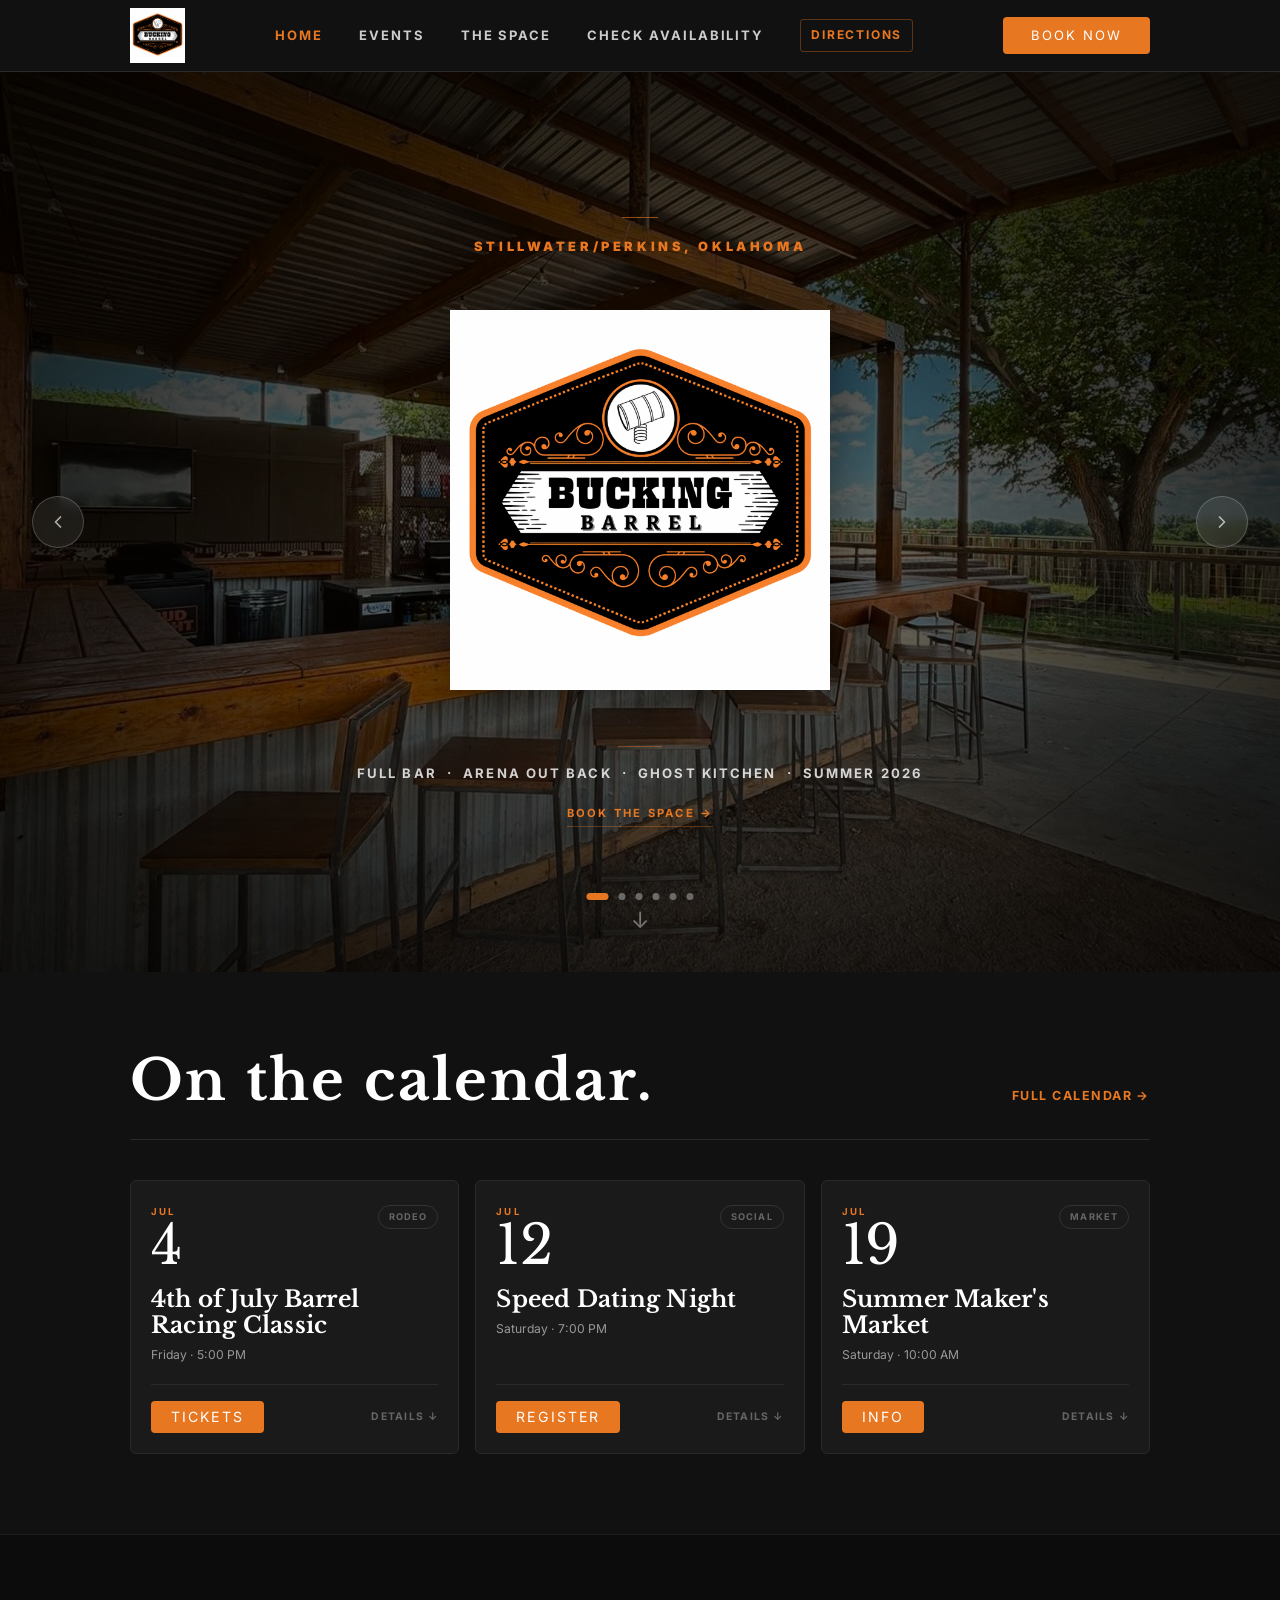
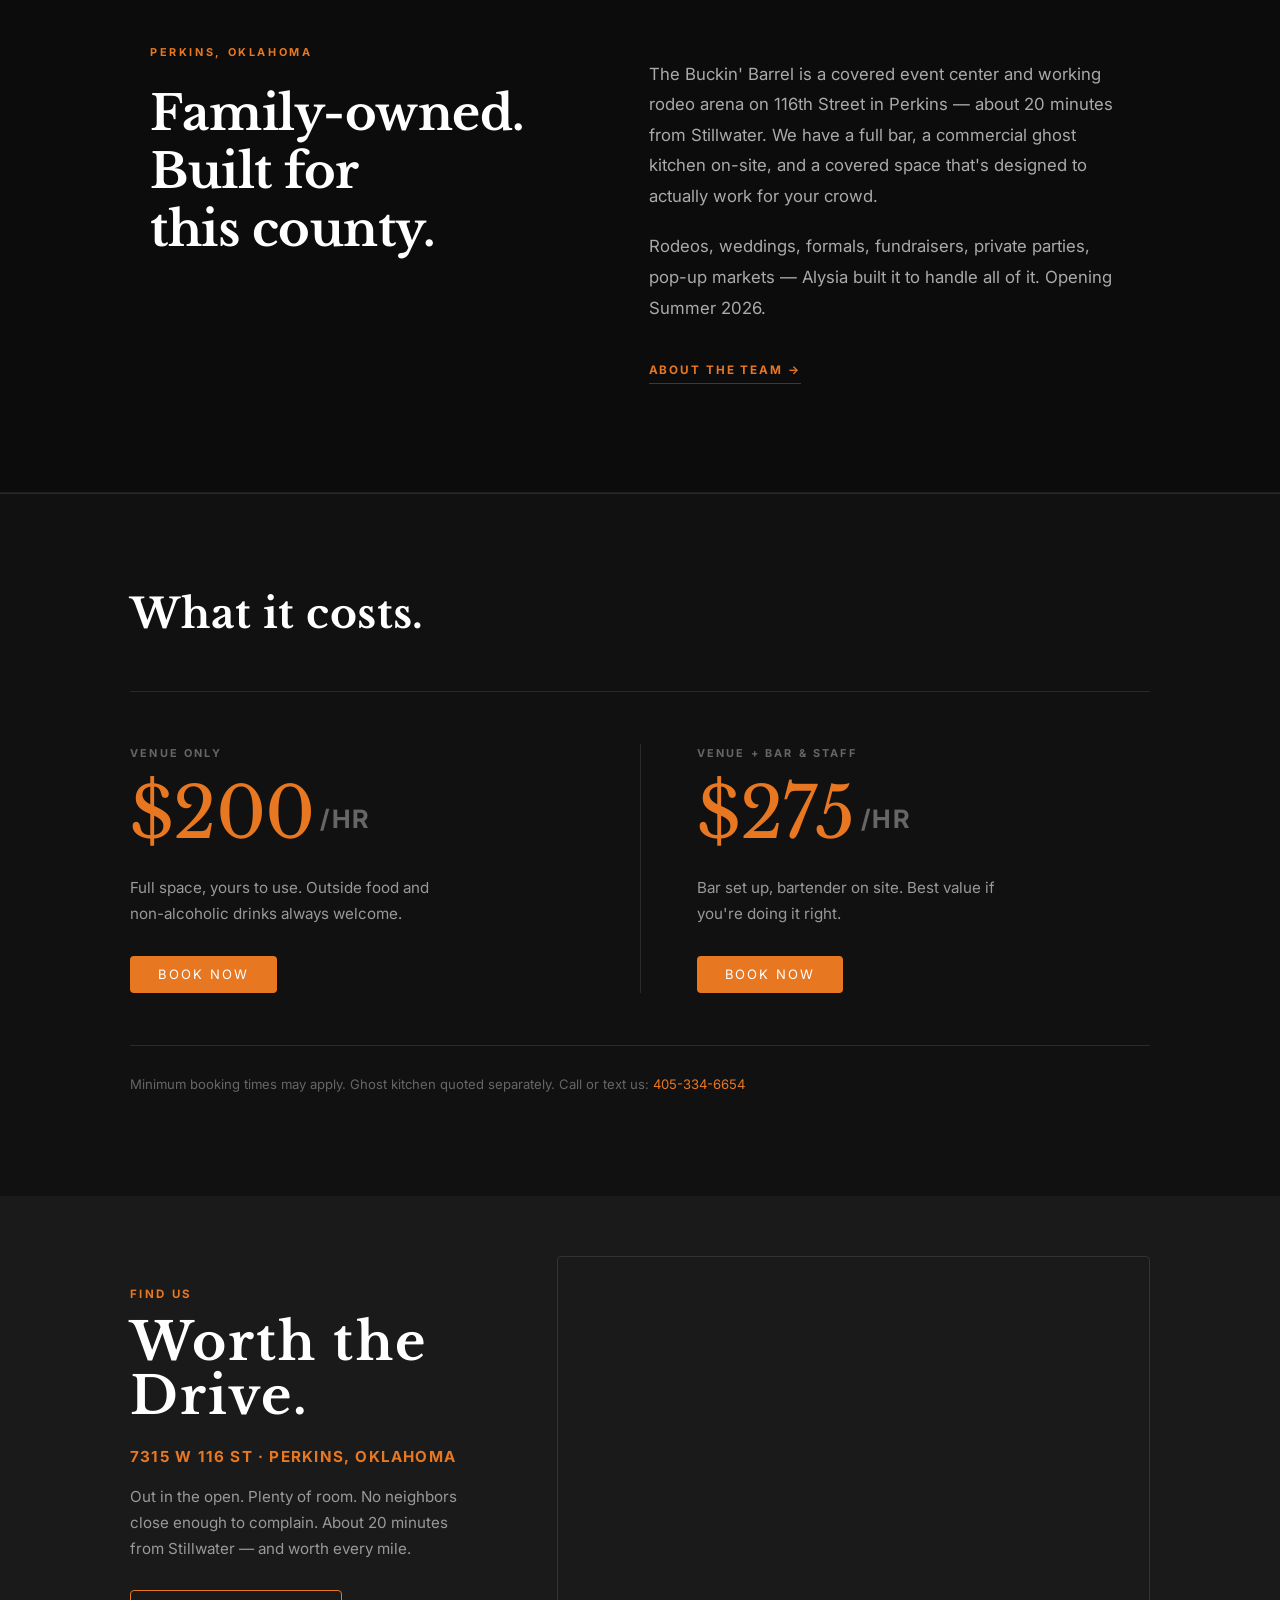
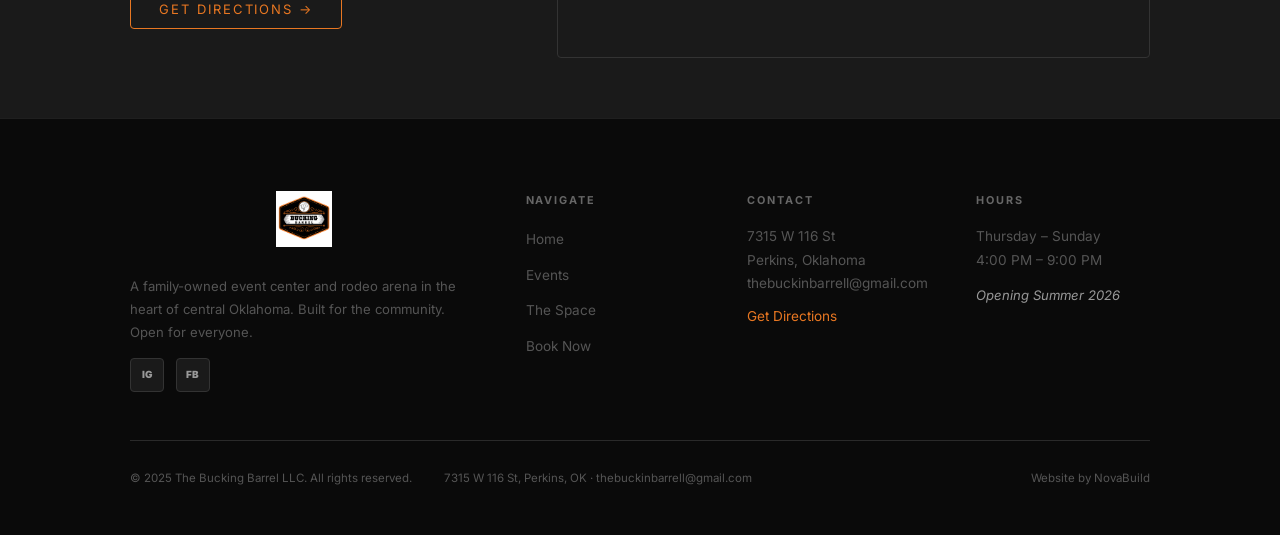
==== commit b3bc3b7a: "update rates to $200/$275, add About The Team page" ====
--- a/index.html
+++ b/index.html
@@ -181,7 +181,7 @@
       <div class="origin-body" data-aos="fade-up" data-aos-delay="150">
         <p>The Buckin' Barrel is a covered event center and working rodeo arena on 116th Street in Perkins — about 20 minutes from Stillwater. We have a full bar, a commercial ghost kitchen on-site, and a covered space that's designed to actually work for your crowd.</p>
         <p>Rodeos, weddings, formals, fundraisers, private parties, pop-up markets — Alysia built it to handle all of it. Opening Summer 2026.</p>
-        <a href="about.html" class="origin-link">About Alysia and the Barrel &rarr;</a>
+        <a href="about.html" class="origin-link">About The Team &rarr;</a>
       </div>
     </div>
   </section>
@@ -193,14 +193,14 @@
       <div class="rates-split">
         <div class="rate-block" data-aos="fade-up" data-aos-delay="100">
           <span class="rate-label">Venue Only</span>
-          <span class="rate-number">$180<span class="rate-unit">/hr</span></span>
+          <span class="rate-number">$200<span class="rate-unit">/hr</span></span>
           <p class="rate-detail">Full space, yours to use. Outside food and non-alcoholic drinks always welcome.</p>
           <a href="book.html" class="btn btn-orange">Book Now</a>
         </div>
         <div class="rate-divider"></div>
         <div class="rate-block" data-aos="fade-up" data-aos-delay="220">
           <span class="rate-label">Venue + Bar &amp; Staff</span>
-          <span class="rate-number">$150<span class="rate-unit">/hr</span></span>
+          <span class="rate-number">$275<span class="rate-unit">/hr</span></span>
           <p class="rate-detail">Bar set up, bartender on site. Best value if you're doing it right.</p>
           <a href="book.html" class="btn btn-orange">Book Now</a>
         </div>
